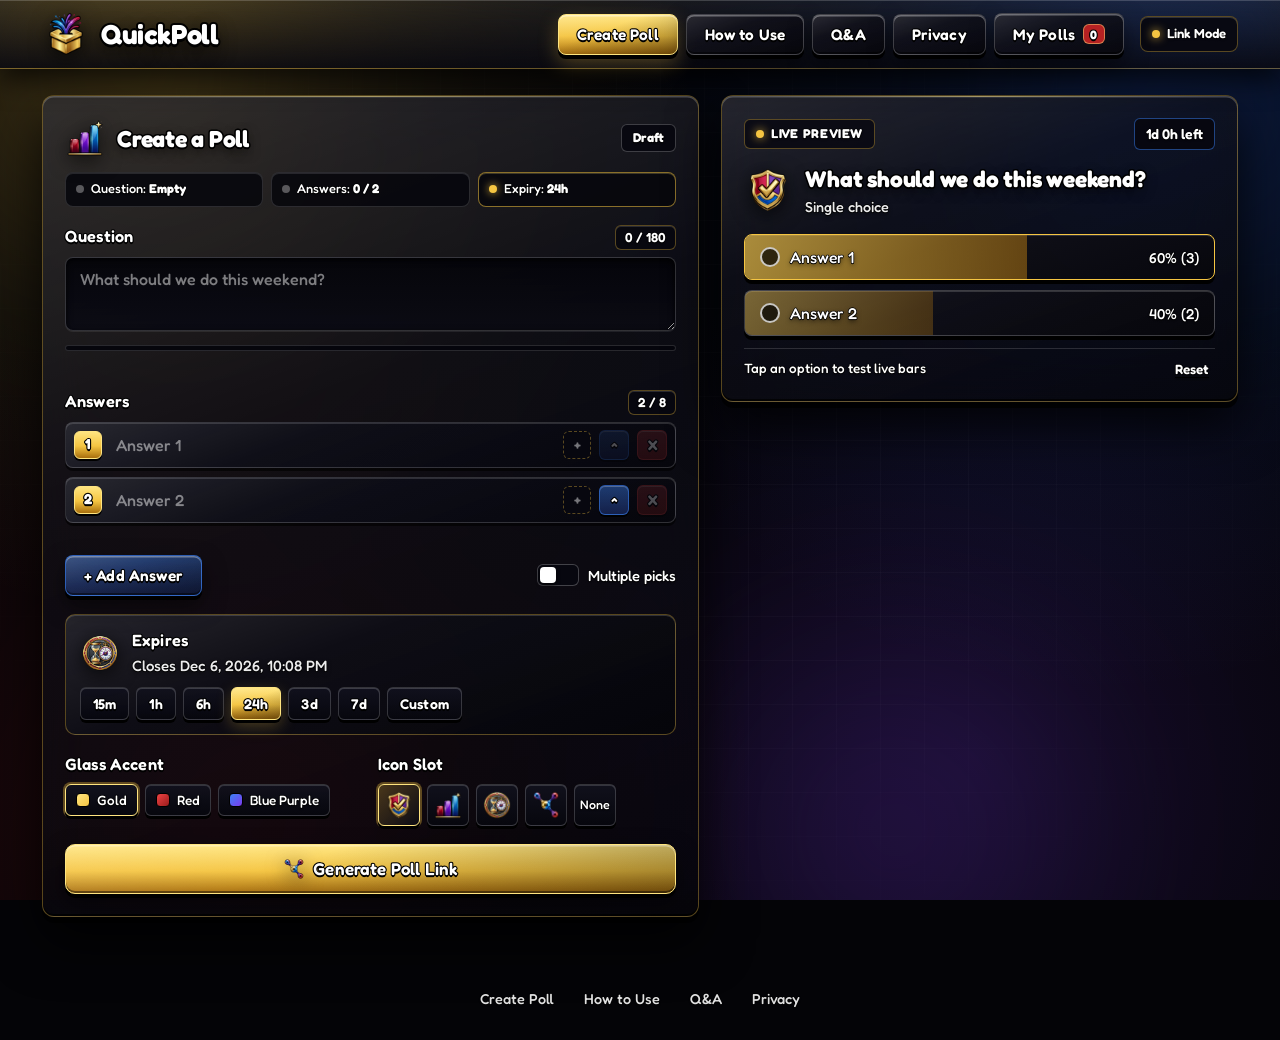
==== embed.html @ 941e4149 "Add mobile/tablet 3D glass hamburger drawer, smoked gold-obsidian 3D glassmorphism, and full live st" ====
<!DOCTYPE html>
<html lang="en">
<head>
  <meta charset="UTF-8" />
  <meta name="viewport" content="width=device-width, initial-scale=1.0" />
  <title>QuickPoll</title>
  <meta name="description" content="Create polls with custom expiration timers and shareable links." />
  <script async src="https://pagead2.googlesyndication.com/pagead/js/adsbygoogle.js?client=ca-pub-7516098019742511"
     crossorigin="anonymous"></script>
  <link rel="preconnect" href="https://fonts.googleapis.com" />
  <link rel="preconnect" href="https://fonts.gstatic.com" crossorigin />
  <link href="https://fonts.googleapis.com/css2?family=Fredoka:wght@400;500;600;700&display=swap" rel="stylesheet" />
  <link rel="icon" type="image/png" href="[data-uri]" />
  <style>
/* ==========================================================================
   QuickPoll — Gold & Smoked Obsidian 3D Glassmorphism
   Typography: Fredoka | Main Text: #FFFFFF | Medium Bold Black Stroke
   ========================================================================== */

:root {
  --bg-black: #040407;
  --bg-obsidian: #090910;
  --glass-surface: rgba(11, 11, 18, 0.72);
  --glass-surface-deep: rgba(6, 6, 11, 0.88);
  --glass-rim: rgba(245, 197, 66, 0.34);
  --glass-specular: rgba(255, 255, 255, 0.24);

  --gold-light: #ffe580;
  --gold: #f5c542;
  --gold-deep: #9c670d;

  --blue-bright: #3b82f6;
  --blue: #1d4ed8;

  --purple-bright: #a855f7;
  --purple: #7c3aed;

  --red-bright: #ef4444;
  --red: #dc2626;

  --text-main: #ffffff;

  /* Controlled, non-excessive gradients */
  --grad-glass-top: linear-gradient(160deg, rgba(255, 255, 255, 0.12) 0%, rgba(255, 255, 255, 0.02) 38%, rgba(0, 0, 0, 0.36) 100%);
  --grad-gold: linear-gradient(180deg, #ffe580 0%, #f5c542 54%, #a86f0e 100%);
  --grad-blue: linear-gradient(180deg, rgba(59, 130, 246, 0.42) 0%, rgba(23, 37, 84, 0.85) 100%);
  --grad-purple: linear-gradient(180deg, rgba(168, 85, 247, 0.42) 0%, rgba(59, 7, 100, 0.85) 100%);
  --grad-red: linear-gradient(180deg, rgba(239, 68, 68, 0.48) 0%, rgba(127, 29, 29, 0.88) 100%);
  --grad-bar: linear-gradient(90deg, rgba(245, 197, 66, 0.88) 0%, rgba(180, 120, 18, 0.72) 100%);

  --radius-xl: 12px;
  --radius-lg: 10px;
  --radius-md: 8px;
  --radius-sm: 6px;

  --shadow-3d-glass:
    0 24px 52px rgba(0, 0, 0, 0.86),
    0 6px 0 rgba(0, 0, 0, 0.75),
    inset 0 1.5px 0 var(--glass-specular),
    inset 0 -2px 0 rgba(0, 0, 0, 0.7);

  --transition-fast: 180ms cubic-bezier(0.22, 1, 0.36, 1);
  --transition-juicy: 320ms cubic-bezier(0.34, 1.56, 0.64, 1);
}

/* Subtle Accent Modes */
body.theme-crimson-gold {
  --glass-rim: rgba(239, 68, 68, 0.45);
  --grad-bar: linear-gradient(90deg, rgba(239, 68, 68, 0.85) 0%, rgba(245, 197, 66, 0.82) 100%);
}

body.theme-cobalt-purple {
  --glass-rim: rgba(59, 130, 246, 0.45);
  --grad-bar: linear-gradient(90deg, rgba(59, 130, 246, 0.85) 0%, rgba(124, 58, 237, 0.85) 100%);
}

*,
*::before,
*::after {
  box-sizing: border-box;
}

button,
input,
textarea,
select {
  appearance: none;
  -webkit-appearance: none;
  font-family: 'Fredoka', system-ui, -apple-system, BlinkMacSystemFont, sans-serif;
  color: #ffffff;
  background-color: transparent;
}

html,
body {
  margin: 0;
  padding: 0;
  min-height: 100%;
  background-color: var(--bg-black);
  color: var(--text-main);
  font-family: 'Fredoka', system-ui, -apple-system, BlinkMacSystemFont, sans-serif;
  font-weight: 500;
  line-height: 1.45;
  overflow-x: hidden;
  -webkit-font-smoothing: antialiased;
}

/* ==========================================================================
   Fredoka Typography — White Text + Medium Bold Black Stroke
   ========================================================================== */

.stroke-display {
  color: #ffffff;
  font-weight: 700;
  letter-spacing: -0.015em;
  paint-order: stroke fill;
  -webkit-text-stroke: 4px #000000;
  text-shadow: 0 3px 0 #000000, 0 6px 18px rgba(0, 0, 0, 0.78);
}

.stroke-heading {
  color: #ffffff;
  font-weight: 700;
  letter-spacing: -0.01em;
  paint-order: stroke fill;
  -webkit-text-stroke: 3px #000000;
  text-shadow: 0 2px 0 #000000, 0 4px 12px rgba(0, 0, 0, 0.65);
}

.stroke-label,
.stroke-btn {
  color: #ffffff;
  font-weight: 600;
  letter-spacing: 0.01em;
  paint-order: stroke fill;
  -webkit-text-stroke: 2.2px #000000;
  text-shadow: 0 1.5px 0 #000000;
}

.stroke-body {
  color: #ffffff;
  font-weight: 500;
  paint-order: stroke fill;
  -webkit-text-stroke: 1.4px #000000;
  text-shadow: 0 1px 0 #000000, 0 2px 5px rgba(0, 0, 0, 0.72);
}

.stroke-subtle {
  color: #ffffff;
  font-weight: 500;
  paint-order: stroke fill;
  -webkit-text-stroke: 1.2px #000000;
  text-shadow: 0 1px 2px #000000;
}

/* ==========================================================================
   Restrained Obsidian Backdrop (Lets 3D Glass Shine)
   ========================================================================== */

.bg-aurora {
  position: fixed;
  inset: 0;
  z-index: 0;
  overflow: hidden;
  pointer-events: none;
  background:
    radial-gradient(circle at 14% 12%, rgba(245, 197, 66, 0.14), transparent 38%),
    radial-gradient(circle at 86% 18%, rgba(37, 99, 235, 0.14), transparent 40%),
    radial-gradient(circle at 76% 84%, rgba(124, 58, 237, 0.14), transparent 42%),
    radial-gradient(circle at 18% 88%, rgba(220, 38, 38, 0.12), transparent 40%),
    #040407;
}

.aurora-orb {
  position: absolute;
  border-radius: 999px;
  filter: blur(110px);
  opacity: 0.28;
  animation: orbFloat 18s ease-in-out infinite alternate;
}

.orb-gold {
  width: 420px;
  height: 420px;
  top: -140px;
  left: -80px;
  background: radial-gradient(circle, #f5c542 0%, transparent 72%);
}

.orb-blue {
  width: 420px;
  height: 420px;
  top: -100px;
  right: -120px;
  background: radial-gradient(circle, #2563eb 0%, transparent 72%);
  animation-delay: -5s;
}

.orb-purple {
  width: 460px;
  height: 460px;
  bottom: -160px;
  right: 12%;
  background: radial-gradient(circle, #7c3aed 0%, transparent 72%);
  animation-delay: -9s;
}

.orb-red {
  width: 400px;
  height: 400px;
  bottom: -140px;
  left: 6%;
  background: radial-gradient(circle, #dc2626 0%, transparent 72%);
  animation-delay: -13s;
}

.bg-grid {
  position: absolute;
  inset: 0;
  background-image:
    linear-gradient(rgba(255, 255, 255, 0.025) 1px, transparent 1px),
    linear-gradient(90deg, rgba(255, 255, 255, 0.025) 1px, transparent 1px);
  background-size: 44px 44px;
  mask-image: radial-gradient(ellipse at center, black 36%, transparent 90%);
}

@keyframes orbFloat {
  0% { transform: translate3d(0, 0, 0) scale(1); }
  100% { transform: translate3d(26px, 20px, 0) scale(1.06); }
}

/* ==========================================================================
   3D Smoked Glass Header & Mobile/Tablet Hamburger Menu
   ========================================================================== */

.site-header {
  position: sticky;
  top: 0;
  z-index: 40;
  backdrop-filter: blur(26px) saturate(140%);
  -webkit-backdrop-filter: blur(26px) saturate(140%);
  background:
    linear-gradient(180deg, rgba(255, 255, 255, 0.08) 0%, rgba(10, 10, 18, 0.86) 100%);
  border-bottom: 1.5px solid var(--glass-rim);
  box-shadow:
    0 10px 28px rgba(0, 0, 0, 0.72),
    inset 0 1px 0 rgba(255, 255, 255, 0.18);
}

.header-inner {
  max-width: 1240px;
  margin: 0 auto;
  padding: 10px 22px;
  display: flex;
  align-items: center;
  justify-content: space-between;
  gap: 14px;
}

.brand-lockup {
  display: inline-flex;
  align-items: center;
  gap: 11px;
  text-decoration: none;
  transition: transform var(--transition-juicy);
}

.brand-lockup:hover {
  transform: scale(1.03);
}

.brand-title {
  font-size: 1.72rem;
  line-height: 1;
}

.header-actions {
  display: flex;
  align-items: center;
  gap: 8px;
}

.mobile-header-controls {
  display: none;
  align-items: center;
  gap: 10px;
}

/* 3D Glass Hamburger Button */
.hamburger-btn {
  width: 44px;
  height: 42px;
  padding: 9px;
  border-radius: var(--radius-md);
  border: 1.5px solid var(--glass-rim);
  background:
    var(--grad-glass-top),
    rgba(12, 12, 22, 0.88);
  box-shadow:
    0 4px 0 #000000,
    inset 0 1.5px 0 rgba(255, 255, 255, 0.25);
  display: inline-flex;
  flex-direction: column;
  justify-content: space-between;
  align-items: stretch;
  cursor: pointer;
  transition: transform var(--transition-juicy), border-color var(--transition-fast);
}

.hamburger-btn:hover {
  border-color: var(--gold-light);
  transform: translateY(-1px);
}

.hamburger-btn:active {
  transform: translateY(2px);
}

.ham-line {
  display: block;
  height: 3px;
  border-radius: 2px;
  background: #ffffff;
  box-shadow: 0 1px 0 #000000;
  transition: transform 240ms cubic-bezier(0.34, 1.56, 0.64, 1), opacity 180ms ease;
}

.hamburger-btn.is-open .ham-line:nth-child(1) {
  transform: translateY(9px) rotate(45deg);
}

.hamburger-btn.is-open .ham-line:nth-child(2) {
  opacity: 0;
  transform: scaleX(0);
}

.hamburger-btn.is-open .ham-line:nth-child(3) {
  transform: translateY(-9px) rotate(-45deg);
}

/* 3D Smoked Glass Slide-out Drawer */
.drawer-backdrop {
  position: fixed;
  inset: 0;
  z-index: 55;
  background: rgba(0, 0, 0, 0.65);
  backdrop-filter: blur(6px);
  -webkit-backdrop-filter: blur(6px);
}

.mobile-drawer {
  position: fixed;
  top: 12px;
  right: 12px;
  width: min(300px, calc(100vw - 24px));
  z-index: 60;
  padding: 18px;
  border-radius: var(--radius-xl);
  border: 1.5px solid var(--glass-rim);
  background:
    var(--grad-glass-top),
    rgba(10, 10, 18, 0.92);
  backdrop-filter: blur(28px) saturate(150%);
  -webkit-backdrop-filter: blur(28px) saturate(150%);
  box-shadow: var(--shadow-3d-glass);
  transform: translateX(calc(100% + 24px));
  opacity: 0;
  pointer-events: none;
  transition: transform 280ms cubic-bezier(0.34, 1.56, 0.64, 1), opacity 220ms ease;
}

.mobile-drawer.open {
  transform: translateX(0);
  opacity: 1;
  pointer-events: auto;
}

.drawer-head {
  display: flex;
  align-items: center;
  justify-content: space-between;
  margin-bottom: 14px;
  padding-bottom: 10px;
  border-bottom: 1px solid rgba(245, 197, 66, 0.24);
}

.drawer-title {
  font-size: 1.25rem;
}

.drawer-links {
  display: flex;
  flex-direction: column;
  gap: 9px;
}

.drawer-nav-btn {
  width: 100%;
  justify-content: space-between;
}

.btn-nav {
  background:
    var(--grad-glass-top),
    rgba(12, 12, 22, 0.85);
  border: 1.5px solid rgba(255, 255, 255, 0.18);
  padding: 8px 14px;
  font-size: 0.94rem;
  border-radius: var(--radius-md);
  box-shadow:
    0 3px 0 #000000,
    inset 0 1px 0 rgba(255, 255, 255, 0.22);
}

.btn-nav.active {
  background:
    var(--grad-glass-top),
    var(--grad-gold);
  border-color: var(--gold-light);
  box-shadow:
    0 4px 0 #000000,
    0 8px 20px rgba(245, 197, 66, 0.3),
    inset 0 1.5px 0 rgba(255, 255, 255, 0.45);
}

.status-pill {
  display: inline-flex;
  align-items: center;
  gap: 7px;
  padding: 7px 11px;
  border-radius: var(--radius-md);
  background: rgba(8, 8, 16, 0.9);
  border: 1.5px solid var(--glass-rim);
  box-shadow: inset 0 1px 0 rgba(255, 255, 255, 0.16);
  font-size: 0.82rem;
  font-weight: 600;
}

.pulse-dot {
  width: 8px;
  height: 8px;
  border-radius: 50%;
  background: var(--gold);
  box-shadow: 0 0 10px rgba(245, 197, 66, 0.9);
  animation: pulseDot 1.6s ease-in-out infinite;
  flex-shrink: 0;
}

@keyframes pulseDot {
  0%, 100% { transform: scale(1); opacity: 1; }
  50% { transform: scale(1.35); opacity: 0.65; }
}

/* ==========================================================================
   Custom Transparent Icon Slots
   ========================================================================== */

.icon-slot {
  position: relative;
  display: inline-flex;
  align-items: center;
  justify-content: center;
  flex-shrink: 0;
  background: transparent;
}

.icon-slot .slot-img {
  width: 100%;
  height: 100%;
  object-fit: contain;
  display: block;
  filter: drop-shadow(0 4px 10px rgba(0, 0, 0, 0.72));
  transition: transform var(--transition-juicy);
}

.icon-slot:hover .slot-img {
  transform: scale(1.08) rotate(-3deg);
}

.icon-slot-logo { width: 48px; height: 48px; }
.icon-slot-xl { width: 60px; height: 60px; }
.icon-slot-lg { width: 48px; height: 48px; }
.icon-slot-md { width: 40px; height: 40px; }
.icon-slot-sm { width: 22px; height: 22px; }

.icon-slot-option {
  width: 28px;
  height: 28px;
  border-radius: var(--radius-sm);
  border: 1px dashed rgba(245, 197, 66, 0.35);
  background: rgba(8, 8, 16, 0.85);
}

.icon-slot-option:empty::after {
  content: '+';
  font-size: 0.85rem;
  font-weight: 600;
  color: rgba(255, 255, 255, 0.45);
}

.icon-slot-optional:empty {
  width: 36px;
  height: 36px;
  border-radius: var(--radius-sm);
  border: 1px dashed rgba(245, 197, 66, 0.35);
  background: rgba(8, 8, 16, 0.85);
}

.icon-slot.hidden-slot {
  display: none;
}

/* ==========================================================================
   3D Tactile Glass Buttons
   ========================================================================== */

.btn {
  position: relative;
  overflow: hidden;
  display: inline-flex;
  align-items: center;
  justify-content: center;
  gap: 8px;
  padding: 10px 18px;
  border-radius: var(--radius-md);
  border: 1.5px solid rgba(255, 255, 255, 0.22);
  font-family: inherit;
  font-size: 0.96rem;
  font-weight: 600;
  cursor: pointer;
  box-shadow:
    0 4px 0 #000000,
    0 10px 22px rgba(0, 0, 0, 0.52),
    inset 0 1.5px 0 rgba(255, 255, 255, 0.34),
    inset 0 -2px 0 rgba(0, 0, 0, 0.45);
  transition:
    transform var(--transition-juicy),
    box-shadow var(--transition-fast),
    border-color var(--transition-fast),
    filter var(--transition-fast);
  user-select: none;
  text-decoration: none;
}

.btn::before {
  content: '';
  position: absolute;
  top: 0;
  left: -115%;
  width: 58%;
  height: 100%;
  background: linear-gradient(120deg, transparent, rgba(255, 255, 255, 0.26), transparent);
  transform: skewX(-20deg);
  transition: left 480ms ease;
  pointer-events: none;
}

.btn:hover::before {
  left: 145%;
}

.btn:hover {
  transform: translateY(-2px);
  filter: brightness(1.07);
  box-shadow:
    0 6px 0 #000000,
    0 14px 26px rgba(245, 197, 66, 0.24),
    inset 0 1.5px 0 rgba(255, 255, 255, 0.44);
}

.btn:active {
  transform: translateY(2px);
  box-shadow:
    0 1px 0 #000000,
    0 4px 10px rgba(0, 0, 0, 0.6),
    inset 0 1px 0 rgba(255, 255, 255, 0.22);
}

.btn-sm {
  padding: 6px 12px;
  font-size: 0.85rem;
}

.btn-lg {
  padding: 13px 22px;
  font-size: 1.06rem;
  border-radius: var(--radius-lg);
}

.btn-gold {
  background: var(--grad-glass-top), var(--grad-gold);
  border-color: var(--gold-light);
}

.btn-glass-blue {
  background: var(--grad-glass-top), var(--grad-blue);
  border-color: rgba(59, 130, 246, 0.65);
}

.btn-glass-purple {
  background: var(--grad-glass-top), var(--grad-purple);
  border-color: rgba(168, 85, 247, 0.65);
}

.btn-dark {
  background:
    var(--grad-glass-top),
    linear-gradient(180deg, rgba(20, 20, 34, 0.92), rgba(8, 8, 16, 0.96));
  border-color: rgba(245, 197, 66, 0.34);
}

.count-pill {
  display: inline-flex;
  align-items: center;
  justify-content: center;
  min-width: 22px;
  height: 20px;
  padding: 0 6px;
  border-radius: var(--radius-sm);
  background: rgba(220, 38, 38, 0.82);
  border: 1px solid rgba(255, 229, 128, 0.48);
  font-size: 0.76rem;
  font-weight: 700;
}

/* ==========================================================================
   Shell, Views & 3D Smoked Glass Panels
   ========================================================================== */

.app-shell {
  position: relative;
  z-index: 10;
  max-width: 1240px;
  margin: 0 auto;
  padding: 26px 22px 56px;
}

.view-section {
  display: none;
}

.view-section.active {
  display: block;
  animation: pageSpringIn 360ms cubic-bezier(0.34, 1.56, 0.64, 1);
}

@keyframes pageSpringIn {
  0% { opacity: 0; transform: translateY(12px) scale(0.985); }
  100% { opacity: 1; transform: translateY(0) scale(1); }
}

.juicy-pop {
  animation: juicyPop 320ms cubic-bezier(0.34, 1.56, 0.64, 1);
}

@keyframes juicyPop {
  0% { transform: scale(0.985); }
  50% { transform: scale(1.015); }
  100% { transform: scale(1); }
}

.workspace-grid {
  display: grid;
  grid-template-columns: minmax(0, 1.12fr) minmax(0, 0.88fr);
  gap: 22px;
  align-items: start;
}

/* 3D Smoked Glass Card */
.glass-card {
  position: relative;
  border-radius: var(--radius-xl);
  padding: 22px;
  background:
    var(--grad-glass-top),
    var(--glass-surface);
  border: 1.5px solid var(--glass-rim);
  box-shadow: var(--shadow-3d-glass);
  backdrop-filter: blur(26px) saturate(140%);
  -webkit-backdrop-filter: blur(26px) saturate(140%);
}

.glass-card::after {
  content: '';
  position: absolute;
  inset: 0 12px auto 12px;
  height: 1px;
  background: linear-gradient(90deg, transparent, rgba(255, 229, 128, 0.55), transparent);
  pointer-events: none;
}

.card-header-row {
  display: flex;
  align-items: center;
  gap: 12px;
  margin-bottom: 14px;
}

.card-header-row.compact {
  margin-bottom: 10px;
}

.header-title-block {
  flex: 1;
}

.card-title {
  margin: 0;
  font-size: 1.45rem;
  line-height: 1.15;
}

.card-desc {
  margin: 3px 0 0;
  font-size: 0.94rem;
  opacity: 0.92;
}

.page-narrow {
  max-width: 880px;
  margin: 0 auto;
  display: flex;
  flex-direction: column;
  gap: 18px;
}

.page-banner {
  display: flex;
  align-items: center;
  gap: 16px;
  flex-wrap: wrap;
}

.page-title {
  margin: 0;
  font-size: clamp(1.7rem, 3vw, 2.3rem);
  line-height: 1.1;
}

.page-cta-row {
  display: flex;
  justify-content: center;
  margin-top: 4px;
}

/* ==========================================================================
   Live Status & Readiness Strip
   ========================================================================== */

.readiness-chip {
  padding: 4px 11px;
  border-radius: var(--radius-sm);
  background: rgba(8, 8, 16, 0.92);
  border: 1.5px solid rgba(255, 255, 255, 0.22);
  font-size: 0.8rem;
  font-weight: 700;
  transition: all var(--transition-juicy);
}

.readiness-chip.is-ready {
  background: var(--grad-gold);
  border-color: var(--gold-light);
  box-shadow: 0 2px 0 #000000, 0 0 16px rgba(245, 197, 66, 0.35);
}

.live-status-strip {
  display: grid;
  grid-template-columns: repeat(3, minmax(0, 1fr));
  gap: 8px;
  margin-bottom: 18px;
}

.mini-status-chip {
  display: flex;
  align-items: center;
  gap: 7px;
  padding: 7px 10px;
  border-radius: var(--radius-md);
  background: rgba(7, 7, 13, 0.88);
  border: 1.5px solid rgba(255, 255, 255, 0.14);
  box-shadow: inset 0 1px 0 rgba(255, 255, 255, 0.12);
  font-size: 0.8rem;
  transition: border-color var(--transition-fast), box-shadow var(--transition-fast);
  min-width: 0;
}

.mini-status-chip span {
  white-space: nowrap;
  overflow: hidden;
  text-overflow: ellipsis;
}

.mini-dot {
  width: 8px;
  height: 8px;
  border-radius: 50%;
  background: rgba(255, 255, 255, 0.32);
  flex-shrink: 0;
  transition: background var(--transition-fast), box-shadow var(--transition-fast);
}

.mini-status-chip.is-ready {
  border-color: rgba(245, 197, 66, 0.55);
  box-shadow: inset 0 1px 0 rgba(255, 229, 128, 0.22);
}

.mini-status-chip.is-ready .mini-dot {
  background: var(--gold);
  box-shadow: 0 0 8px rgba(245, 197, 66, 0.9);
}

.mini-status-chip.is-warn {
  border-color: rgba(239, 68, 68, 0.72);
}

.mini-status-chip.is-warn .mini-dot {
  background: var(--red-bright);
  box-shadow: 0 0 8px rgba(239, 68, 68, 0.9);
}

/* ==========================================================================
   Form Inputs & Live Feedback
   ========================================================================== */

.field-group {
  margin-bottom: 18px;
}

.label-row {
  display: flex;
  align-items: center;
  justify-content: space-between;
  gap: 10px;
  margin-bottom: 7px;
}

.field-label {
  font-size: 1.02rem;
}

.live-counter {
  font-size: 0.82rem;
  font-weight: 600;
  padding: 2px 9px;
  border-radius: var(--radius-sm);
  background: rgba(8, 8, 16, 0.92);
  border: 1.5px solid var(--glass-rim);
  box-shadow: inset 0 1px 0 rgba(255, 255, 255, 0.14);
}

.live-counter.warn {
  border-color: var(--red-bright);
  background: rgba(127, 29, 29, 0.85);
}

.field-input {
  width: 100%;
  padding: 11px 14px;
  border-radius: var(--radius-md);
  border: 1.5px solid rgba(255, 255, 255, 0.18);
  background: linear-gradient(180deg, rgba(5, 5, 10, 0.95), rgba(11, 11, 20, 0.9));
  box-shadow:
    inset 0 2px 6px rgba(0, 0, 0, 0.8),
    0 1px 0 rgba(255, 255, 255, 0.08);
  font-family: inherit;
  font-size: 1rem;
  font-weight: 500;
  transition: border-color var(--transition-fast), box-shadow var(--transition-fast);
}

.field-input.stroke-body {
  -webkit-text-stroke: 0.9px #000000;
  text-shadow: 0 1px 2px #000000;
}

.field-input::placeholder {
  color: rgba(255, 255, 255, 0.48);
  -webkit-text-stroke: 0;
  text-shadow: none;
}

.field-input:focus {
  outline: none;
  border-color: var(--gold);
  box-shadow:
    inset 0 2px 6px rgba(0, 0, 0, 0.8),
    0 0 0 3px rgba(245, 197, 66, 0.24);
}

.field-input.is-invalid {
  border-color: var(--red-bright);
  box-shadow: 0 0 0 3px rgba(239, 68, 68, 0.3);
  animation: shakeInvalid 340ms ease;
}

@keyframes shakeInvalid {
  0%, 100% { transform: translateX(0); }
  25% { transform: translateX(-5px); }
  75% { transform: translateX(5px); }
}

.field-textarea {
  resize: vertical;
  min-height: 74px;
}

.live-meter-track {
  margin-top: 8px;
  width: 100%;
  height: 6px;
  border-radius: var(--radius-sm);
  background: rgba(6, 6, 12, 0.94);
  border: 1px solid rgba(255, 255, 255, 0.14);
  overflow: hidden;
}

.live-meter-fill {
  width: 0%;
  height: 100%;
  background: var(--grad-bar);
  transition: width 320ms cubic-bezier(0.34, 1.56, 0.64, 1);
}

.field-feedback {
  margin-top: 5px;
  font-size: 0.84rem;
  min-height: 16px;
}

/* Answer Option Rows */
.options-builder-list {
  display: flex;
  flex-direction: column;
  gap: 9px;
  margin-bottom: 8px;
}

.option-row {
  display: flex;
  align-items: center;
  gap: 8px;
  padding: 6px 8px;
  border-radius: var(--radius-md);
  background:
    var(--grad-glass-top),
    rgba(11, 11, 20, 0.9);
  border: 1.5px solid rgba(255, 255, 255, 0.16);
  box-shadow:
    0 3px 0 rgba(0, 0, 0, 0.6),
    inset 0 1px 0 rgba(255, 255, 255, 0.14);
  transition: border-color var(--transition-fast), transform var(--transition-juicy);
  animation: optionSlideIn 260ms cubic-bezier(0.34, 1.56, 0.64, 1) backwards;
}

.option-row:focus-within {
  border-color: var(--gold);
  transform: translateX(2px);
}

@keyframes optionSlideIn {
  from { opacity: 0; transform: translateY(8px) scale(0.96); }
  to { opacity: 1; transform: translateY(0) scale(1); }
}

.option-badge {
  width: 28px;
  height: 28px;
  border-radius: var(--radius-sm);
  display: inline-flex;
  align-items: center;
  justify-content: center;
  font-weight: 700;
  font-size: 0.9rem;
  flex-shrink: 0;
  background: var(--grad-gold);
  border: 1px solid var(--gold-light);
  box-shadow: 0 2px 0 #000000;
}

.option-input {
  flex: 1;
  border: none;
  background: transparent;
  box-shadow: none;
  padding: 6px;
}

.option-input:focus {
  box-shadow: none;
}

.reorder-btn,
.remove-option-btn {
  width: 30px;
  height: 30px;
  border-radius: var(--radius-sm);
  font-family: inherit;
  font-size: 0.86rem;
  font-weight: 700;
  cursor: pointer;
  flex-shrink: 0;
  box-shadow: 0 2px 0 #000000, inset 0 1px 0 rgba(255, 255, 255, 0.24);
  transition: transform var(--transition-juicy), opacity var(--transition-fast);
}

.reorder-btn {
  border: 1px solid rgba(59, 130, 246, 0.55);
  background: var(--grad-blue);
}

.remove-option-btn {
  border: 1px solid rgba(239, 68, 68, 0.55);
  background: var(--grad-red);
}

.reorder-btn:hover:not(:disabled),
.remove-option-btn:hover:not(:disabled) {
  transform: scale(1.08);
}

.reorder-btn:disabled,
.remove-option-btn:disabled {
  opacity: 0.28;
  cursor: not-allowed;
}

.option-actions-row {
  display: flex;
  align-items: center;
  justify-content: space-between;
  gap: 12px;
  flex-wrap: wrap;
  margin-top: 8px;
}

/* Custom Toggle Switch */
.toggle-chip {
  display: inline-flex;
  align-items: center;
  gap: 9px;
  cursor: pointer;
  font-size: 0.92rem;
  user-select: none;
}

.toggle-chip input {
  position: absolute;
  opacity: 0;
  pointer-events: none;
}

.toggle-track {
  width: 42px;
  height: 22px;
  border-radius: var(--radius-sm);
  padding: 2px;
  background: rgba(8, 8, 16, 0.94);
  border: 1.5px solid rgba(255, 255, 255, 0.24);
  display: inline-flex;
  align-items: center;
  transition: background var(--transition-fast);
}

.toggle-thumb {
  width: 16px;
  height: 16px;
  border-radius: 4px;
  background: #ffffff;
  box-shadow: 0 2px 4px rgba(0, 0, 0, 0.7);
  transition: transform var(--transition-juicy);
}

.toggle-chip input:checked + .toggle-track {
  background: var(--grad-gold);
  border-color: var(--gold-light);
}

.toggle-chip input:checked + .toggle-track .toggle-thumb {
  transform: translateX(20px);
}

/* Expiry Panel */
.expiry-panel {
  padding: 14px;
  border-radius: var(--radius-lg);
  background:
    var(--grad-glass-top),
    rgba(9, 9, 18, 0.82);
  border: 1.5px solid var(--glass-rim);
  box-shadow: inset 0 1px 0 rgba(255, 255, 255, 0.16);
}

.preset-pills {
  display: flex;
  flex-wrap: wrap;
  gap: 7px;
}

.preset-pill {
  padding: 7px 12px;
  border-radius: var(--radius-sm);
  border: 1.5px solid rgba(255, 255, 255, 0.18);
  background: linear-gradient(180deg, rgba(18, 18, 30, 0.92), rgba(7, 7, 14, 0.96));
  box-shadow: 0 3px 0 #000000, inset 0 1px 0 rgba(255, 255, 255, 0.18);
  font-family: inherit;
  font-size: 0.88rem;
  font-weight: 600;
  cursor: pointer;
  transition: all var(--transition-juicy);
}

.preset-pill:hover {
  border-color: var(--gold);
  transform: translateY(-2px);
}

.preset-pill.active {
  background: var(--grad-glass-top), var(--grad-gold);
  border-color: var(--gold-light);
  box-shadow: 0 3px 0 #000000, 0 6px 16px rgba(245, 197, 66, 0.28);
}

.custom-date-wrap {
  margin-top: 10px;
}

.hidden {
  display: none !important;
}

/* Accent Swatches & Icon Picker */
.style-row {
  display: grid;
  grid-template-columns: 1fr 1fr;
  gap: 14px;
}

.style-col {
  display: flex;
  flex-direction: column;
  gap: 7px;
}

.theme-swatches,
.icon-picker-row {
  display: flex;
  flex-wrap: wrap;
  gap: 7px;
}

.swatch-btn {
  display: inline-flex;
  align-items: center;
  gap: 7px;
  padding: 7px 10px;
  border-radius: var(--radius-sm);
  border: 1.5px solid rgba(255, 255, 255, 0.18);
  background: linear-gradient(180deg, rgba(18, 18, 30, 0.92), rgba(7, 7, 14, 0.96));
  box-shadow: 0 3px 0 #000000, inset 0 1px 0 rgba(255, 255, 255, 0.15);
  font-family: inherit;
  font-size: 0.84rem;
  font-weight: 600;
  cursor: pointer;
  transition: all var(--transition-juicy);
}

.swatch-btn:hover {
  transform: translateY(-2px);
}

.swatch-btn.active {
  border-color: var(--gold-light);
  box-shadow: 0 3px 0 #000000, 0 0 0 2px rgba(245, 197, 66, 0.35);
}

.swatch-dot {
  width: 14px;
  height: 14px;
  border-radius: 4px;
  border: 1.5px solid #000000;
}

.swatch-gold { background: linear-gradient(135deg, #ffe580, #f5c542); }
.swatch-crimson { background: linear-gradient(135deg, #ef4444, #991b1b); }
.swatch-cobalt { background: linear-gradient(135deg, #3b82f6, #7c3aed); }

.icon-pick-btn {
  width: 42px;
  height: 42px;
  padding: 5px;
  border-radius: var(--radius-sm);
  border: 1.5px solid rgba(255, 255, 255, 0.18);
  background: linear-gradient(180deg, rgba(18, 18, 30, 0.92), rgba(7, 7, 14, 0.96));
  box-shadow: 0 3px 0 #000000, inset 0 1px 0 rgba(255, 255, 255, 0.15);
  display: inline-flex;
  align-items: center;
  justify-content: center;
  cursor: pointer;
  font-family: inherit;
  font-size: 0.78rem;
  font-weight: 600;
  transition: all var(--transition-juicy);
}

.icon-pick-btn:hover {
  transform: translateY(-2px);
}

.icon-pick-btn img {
  width: 100%;
  height: 100%;
  object-fit: contain;
}

.icon-pick-btn.active {
  border-color: var(--gold-light);
  background: linear-gradient(135deg, rgba(245, 197, 66, 0.25), rgba(12, 12, 22, 0.92));
  box-shadow: 0 3px 0 #000000, 0 0 0 2px rgba(245, 197, 66, 0.35);
}

.submit-row .btn {
  width: 100%;
}

/* ==========================================================================
   Live Preview & Active Poll Display
   ========================================================================== */

.preview-column {
  display: flex;
  flex-direction: column;
  gap: 16px;
  position: sticky;
  top: 84px;
}

.preview-top-bar,
.poll-status-banner {
  display: flex;
  align-items: center;
  justify-content: space-between;
  gap: 10px;
  margin-bottom: 16px;
  flex-wrap: wrap;
}

.live-badge {
  display: inline-flex;
  align-items: center;
  gap: 7px;
  padding: 5px 11px;
  border-radius: var(--radius-sm);
  background: rgba(10, 10, 20, 0.92);
  border: 1.5px solid var(--glass-rim);
  font-size: 0.8rem;
  font-weight: 700;
  letter-spacing: 0.05em;
  text-transform: uppercase;
}

.live-badge.expired {
  background: var(--grad-red);
  border-color: var(--red-bright);
}

.live-badge.expired .pulse-dot {
  animation: none;
  background: var(--red-bright);
}

.countdown-chip,
.countdown-box {
  display: inline-flex;
  align-items: center;
  gap: 7px;
  padding: 5px 11px;
  border-radius: var(--radius-sm);
  background: rgba(8, 8, 16, 0.92);
  border: 1.5px solid rgba(59, 130, 246, 0.5);
  font-size: 0.88rem;
  font-weight: 600;
  font-variant-numeric: tabular-nums;
}

.poll-display-head {
  display: flex;
  align-items: flex-start;
  gap: 13px;
  margin-bottom: 16px;
}

.poll-display-head.large {
  gap: 16px;
  margin-bottom: 22px;
}

.poll-question {
  margin: 0 0 4px;
  font-size: 1.42rem;
  line-height: 1.18;
  word-break: break-word;
}

.active-poll-title {
  margin: 0 0 6px;
  font-size: clamp(1.6rem, 3vw, 2.25rem);
  line-height: 1.12;
  word-break: break-word;
}

.poll-meta {
  margin: 0;
  font-size: 0.9rem;
  opacity: 0.92;
}

.preview-options-list,
.active-options-list {
  display: flex;
  flex-direction: column;
  gap: 10px;
}

.vote-option-btn {
  position: relative;
  width: 100%;
  text-align: left;
  padding: 12px 15px;
  border-radius: var(--radius-md);
  border: 1.5px solid rgba(255, 255, 255, 0.2);
  background:
    var(--grad-glass-top),
    rgba(11, 11, 20, 0.92);
  box-shadow: 0 4px 0 #000000, inset 0 1px 0 rgba(255, 255, 255, 0.16);
  font-family: inherit;
  font-size: 0.98rem;
  font-weight: 600;
  cursor: pointer;
  overflow: hidden;
  transition: transform var(--transition-juicy), border-color var(--transition-fast), box-shadow var(--transition-fast);
}

.vote-option-btn:hover:not(:disabled) {
  transform: translateY(-2px);
  border-color: var(--gold);
  box-shadow: 0 6px 0 #000000, 0 10px 20px rgba(245, 197, 66, 0.22);
}

.vote-option-btn:active:not(:disabled) {
  transform: translateY(2px);
  box-shadow: 0 1px 0 #000000;
}

.vote-option-btn.selected {
  border-color: var(--gold-light);
  box-shadow:
    0 4px 0 #000000,
    0 0 0 2px rgba(245, 197, 66, 0.42);
}

.vote-option-btn.leading {
  border-color: var(--gold);
}

.vote-option-btn:disabled {
  cursor: default;
}

.vote-bar-fill {
  position: absolute;
  inset: 0 auto 0 0;
  width: 0%;
  background: var(--grad-bar);
  opacity: 0.45;
  transition: width 540ms cubic-bezier(0.34, 1.56, 0.64, 1);
  pointer-events: none;
}

.vote-option-btn.selected .vote-bar-fill,
.vote-option-btn.leading .vote-bar-fill {
  opacity: 0.72;
}

.vote-option-inner {
  position: relative;
  z-index: 2;
  display: flex;
  align-items: center;
  justify-content: space-between;
  gap: 12px;
}

.vote-option-left {
  display: flex;
  align-items: center;
  gap: 10px;
  min-width: 0;
}

.vote-check-ring {
  width: 20px;
  height: 20px;
  border-radius: 50%;
  border: 2px solid rgba(255, 255, 255, 0.75);
  background: rgba(0, 0, 0, 0.72);
  display: inline-flex;
  align-items: center;
  justify-content: center;
  flex-shrink: 0;
  transition: all var(--transition-juicy);
}

.vote-option-btn.multi .vote-check-ring {
  border-radius: 5px;
}

.vote-option-btn.selected .vote-check-ring {
  border-color: var(--gold-light);
  background: var(--grad-gold);
}

.vote-option-btn.selected .vote-check-ring::after {
  content: '';
  width: 8px;
  height: 8px;
  border-radius: 50%;
  background: #000000;
}

.vote-option-btn.multi.selected .vote-check-ring::after {
  border-radius: 2px;
}

.vote-option-label {
  word-break: break-word;
}

.vote-option-stats {
  display: inline-flex;
  align-items: center;
  gap: 8px;
  flex-shrink: 0;
  font-size: 0.9rem;
  font-variant-numeric: tabular-nums;
}

.preview-footer-note {
  margin-top: 12px;
  padding-top: 10px;
  border-top: 1px solid rgba(255, 255, 255, 0.14);
  display: flex;
  align-items: center;
  justify-content: space-between;
  gap: 10px;
  font-size: 0.84rem;
}

.text-link-btn {
  background: none;
  border: none;
  font-family: inherit;
  font-size: 0.84rem;
  font-weight: 600;
  cursor: pointer;
  text-decoration: underline;
  text-underline-offset: 3px;
}

.share-card {
  animation: pageSpringIn 360ms cubic-bezier(0.34, 1.56, 0.64, 1);
}

.share-url-box {
  display: flex;
  gap: 8px;
  margin-bottom: 10px;
}

.url-input {
  font-size: 0.86rem;
}

.share-action-buttons {
  display: grid;
  grid-template-columns: 1fr 1fr;
  gap: 9px;
}

/* ==========================================================================
   How to Use, Q&A & Privacy Pages
   ========================================================================== */

.howto-steps-grid {
  display: grid;
  grid-template-columns: repeat(auto-fit, minmax(230px, 1fr));
  gap: 16px;
}

.howto-step-card {
  display: flex;
  flex-direction: column;
  gap: 10px;
}

.howto-step-head {
  display: flex;
  align-items: center;
  justify-content: space-between;
  gap: 10px;
}

.step-badge {
  display: inline-block;
  padding: 4px 10px;
  border-radius: var(--radius-sm);
  background: var(--grad-gold);
  border: 1.5px solid var(--gold-light);
  box-shadow: 0 2px 0 #000000;
  font-size: 0.8rem;
  font-weight: 700;
}

.faq-list {
  display: flex;
  flex-direction: column;
  gap: 10px;
}

.faq-item {
  border-radius: var(--radius-md);
  border: 1.5px solid rgba(255, 255, 255, 0.16);
  background:
    var(--grad-glass-top),
    rgba(10, 10, 18, 0.9);
  box-shadow: 0 4px 0 rgba(0, 0, 0, 0.65), inset 0 1px 0 rgba(255, 255, 255, 0.14);
  overflow: hidden;
  transition: border-color var(--transition-fast);
}

.faq-item.open {
  border-color: var(--gold);
}

.faq-trigger {
  width: 100%;
  display: flex;
  align-items: center;
  justify-content: space-between;
  gap: 14px;
  padding: 14px 16px;
  border: none;
  background: transparent;
  font-family: inherit;
  font-size: 1.04rem;
  font-weight: 600;
  text-align: left;
  cursor: pointer;
}

.faq-plus {
  font-size: 1.3rem;
  line-height: 1;
  transition: transform var(--transition-juicy);
}

.faq-item.open .faq-plus {
  transform: rotate(45deg);
}

.faq-body {
  display: grid;
  grid-template-rows: 0fr;
  transition: grid-template-rows 280ms cubic-bezier(0.22, 1, 0.36, 1);
}

.faq-item.open .faq-body {
  grid-template-rows: 1fr;
}

.faq-body > p {
  margin: 0;
  padding: 0 16px;
  overflow: hidden;
  opacity: 0;
  transition: opacity 220ms ease, padding 220ms ease;
}

.faq-item.open .faq-body > p {
  padding: 0 16px 15px;
  opacity: 0.96;
}

.policy-card {
  display: flex;
  flex-direction: column;
  gap: 18px;
}

.policy-section h2 {
  font-size: 1.2rem;
  margin-bottom: 6px;
}

.policy-section p {
  margin: 0 0 8px;
}

.policy-section p:last-child {
  margin-bottom: 0;
}

/* ==========================================================================
   Active Unique Poll Page View
   ========================================================================== */

.poll-page-wrap {
  max-width: 760px;
  margin: 8px auto 0;
}

.active-poll-card {
  padding: 26px;
}

.active-poll-actions {
  margin-top: 20px;
  display: flex;
  gap: 10px;
  flex-wrap: wrap;
}

.active-poll-actions .btn-lg {
  flex: 1;
  min-width: 200px;
}

.active-poll-footer {
  margin-top: 22px;
  padding-top: 16px;
  border-top: 1px solid rgba(255, 255, 255, 0.14);
  display: flex;
  align-items: center;
  justify-content: space-between;
  gap: 14px;
  flex-wrap: wrap;
}

.footer-stats {
  display: flex;
  flex-direction: column;
  gap: 2px;
}

.total-votes-label {
  font-size: 1.04rem;
  font-weight: 700;
}

.expiry-exact-date {
  font-size: 0.85rem;
  opacity: 0.9;
}

.footer-share-row {
  display: flex;
  gap: 9px;
  flex-wrap: wrap;
}

/* ==========================================================================
   Saved Polls View
   ========================================================================== */

.saved-header {
  display: flex;
  align-items: center;
  justify-content: space-between;
  gap: 14px;
  margin-bottom: 18px;
  flex-wrap: wrap;
}

.saved-polls-grid {
  display: grid;
  grid-template-columns: repeat(auto-fill, minmax(280px, 1fr));
  gap: 14px;
}

.saved-poll-item {
  display: flex;
  flex-direction: column;
  justify-content: space-between;
  gap: 12px;
  padding: 16px;
  border-radius: var(--radius-lg);
  background:
    var(--grad-glass-top),
    rgba(10, 10, 18, 0.92);
  border: 1.5px solid var(--glass-rim);
  box-shadow: 0 6px 0 rgba(0, 0, 0, 0.65), inset 0 1px 0 rgba(255, 255, 255, 0.16);
  transition: transform var(--transition-juicy), border-color var(--transition-fast);
}

.saved-poll-item:hover {
  transform: translateY(-2px);
  border-color: var(--gold-light);
}

.saved-item-top {
  display: flex;
  align-items: center;
  justify-content: space-between;
  gap: 10px;
}

.saved-item-question {
  margin: 0;
  font-size: 1.1rem;
  line-height: 1.25;
}

.saved-item-meta {
  margin: 0;
  font-size: 0.85rem;
  opacity: 0.9;
}

.saved-item-actions {
  display: flex;
  gap: 7px;
  flex-wrap: wrap;
}

.saved-item-actions .btn {
  padding: 7px 10px;
  font-size: 0.85rem;
  flex: 1;
}

.empty-saved-state {
  grid-column: 1 / -1;
  text-align: center;
  padding: 36px 18px;
  border-radius: var(--radius-lg);
  border: 1.5px dashed rgba(245, 197, 66, 0.35);
  background: rgba(8, 8, 16, 0.88);
}

/* ==========================================================================
   Toast & Footer
   ========================================================================== */

.toast-banner {
  position: fixed;
  bottom: 22px;
  left: 50%;
  transform: translate(-50%, 24px) scale(0.95);
  z-index: 90;
  padding: 10px 20px;
  border-radius: var(--radius-md);
  background: var(--grad-glass-top), var(--grad-gold);
  border: 2px solid var(--gold-light);
  box-shadow: 0 6px 0 #000000, 0 16px 36px rgba(0, 0, 0, 0.82);
  font-size: 0.96rem;
  font-weight: 600;
  opacity: 0;
  pointer-events: none;
  transition: opacity 220ms ease, transform 300ms cubic-bezier(0.34, 1.56, 0.64, 1);
}

.toast-banner.show {
  opacity: 1;
  transform: translate(-50%, 0) scale(1);
}

.site-footer {
  position: relative;
  z-index: 10;
  padding: 16px 22px 32px;
  display: flex;
  justify-content: center;
}

.footer-links {
  display: flex;
  align-items: center;
  gap: 18px;
  flex-wrap: wrap;
}

.footer-nav-link {
  border: none;
  background: none;
  font-size: 0.9rem;
  cursor: pointer;
  opacity: 0.88;
  transition: opacity var(--transition-fast);
}

.footer-nav-link:hover {
  opacity: 1;
  text-decoration: underline;
  text-underline-offset: 4px;
}

/* ==========================================================================
   Responsive Breakpoints (Mobile & Tablet Hamburger <= 900px)
   ========================================================================== */

@media (max-width: 960px) {
  .workspace-grid {
    grid-template-columns: 1fr;
  }

  .preview-column {
    position: static;
  }
}

@media (max-width: 900px) {
  .desktop-nav {
    display: none;
  }

  .mobile-header-controls {
    display: inline-flex;
  }
}

@media (max-width: 640px) {
  .header-inner {
    padding: 10px 14px;
  }

  .app-shell {
    padding: 18px 14px 44px;
  }

  .glass-card,
  .active-poll-card {
    padding: 16px;
  }

  .live-status-strip,
  .style-row,
  .share-action-buttons {
    grid-template-columns: 1fr;
  }

  .share-url-box {
    flex-direction: column;
  }
}

</style>
</head>
<body class="theme-sovereign">
  <!-- Subtle Smoked Glass Ambient Backdrop -->
  <div class="bg-aurora" aria-hidden="true">
    <div class="aurora-orb orb-gold"></div>
    <div class="aurora-orb orb-purple"></div>
    <div class="aurora-orb orb-blue"></div>
    <div class="aurora-orb orb-red"></div>
    <div class="bg-grid"></div>
  </div>

  <!-- 3D Glass Header -->
  <header class="site-header">
    <div class="header-inner">
      <a href="#create" id="brandHomeLink" class="brand-lockup" aria-label="QuickPoll Home">
        <!-- ICON SLOT: Brand Logo (transparent PNG) -->
        <span class="icon-slot icon-slot-logo" data-icon-slot="logo">
          <img src="[data-uri]" alt="QuickPoll Logo" class="slot-img" />
        </span>
        <span class="brand-title stroke-display">QuickPoll</span>
      </a>

      <!-- Desktop Navigation -->
      <nav class="header-actions desktop-nav" aria-label="Primary navigation">
        <button type="button" id="navCreateBtn" class="btn btn-nav stroke-btn active" data-page="create">
          Create Poll
        </button>
        <button type="button" id="navHowToBtn" class="btn btn-nav stroke-btn" data-page="how-to-use">
          How to Use
        </button>
        <button type="button" id="navQaBtn" class="btn btn-nav stroke-btn" data-page="qa">
          Q&amp;A
        </button>
        <button type="button" id="navPrivacyBtn" class="btn btn-nav stroke-btn" data-page="privacy">
          Privacy
        </button>
        <button type="button" id="navSavedBtn" class="btn btn-nav stroke-btn" data-page="saved">
          My Polls <span id="savedCountBadge" class="count-pill">0</span>
        </button>

        <!-- ICON SLOT: Header Custom Badge (leave or place your own custom icon inside) -->
        <span class="icon-slot icon-slot-optional" data-icon-slot="custom-header" title="Custom icon slot">
          <!-- Add your own <img> or <svg> icon here -->
        </span>

        <span id="syncModeBadge" class="status-pill stroke-subtle" title="Storage and sync mode">
          <span class="pulse-dot"></span>
          <span id="syncModeText">Ready</span>
        </span>
      </nav>

      <!-- Mobile & Tablet Controls -->
      <div class="mobile-header-controls">
        <span id="mobileSyncBadge" class="status-pill stroke-subtle" title="Storage and sync mode">
          <span class="pulse-dot"></span>
          <span id="mobileSyncText">Ready</span>
        </span>
        <button
          type="button"
          id="hamburgerBtn"
          class="hamburger-btn"
          aria-label="Open navigation menu"
          aria-expanded="false"
          aria-controls="mobileNavDrawer"
        >
          <span class="ham-line"></span>
          <span class="ham-line"></span>
          <span class="ham-line"></span>
        </button>
      </div>
    </div>
  </header>

  <!-- 3D Glass Mobile/Tablet Hamburger Drawer -->
  <div id="mobileNavBackdrop" class="drawer-backdrop hidden" aria-hidden="true"></div>
  <aside id="mobileNavDrawer" class="mobile-drawer" aria-label="Mobile navigation" aria-hidden="true">
    <div class="drawer-head">
      <span class="drawer-title stroke-heading">Pages</span>
      <button type="button" id="closeDrawerBtn" class="btn btn-dark btn-sm stroke-btn" aria-label="Close menu">
        Close
      </button>
    </div>
    <nav class="drawer-links">
      <button type="button" class="btn btn-nav drawer-nav-btn stroke-btn active" data-page="create">
        Create Poll
      </button>
      <button type="button" class="btn btn-nav drawer-nav-btn stroke-btn" data-page="how-to-use">
        How to Use
      </button>
      <button type="button" class="btn btn-nav drawer-nav-btn stroke-btn" data-page="qa">
        Q&amp;A
      </button>
      <button type="button" class="btn btn-nav drawer-nav-btn stroke-btn" data-page="privacy">
        Privacy
      </button>
      <button type="button" class="btn btn-nav drawer-nav-btn stroke-btn" data-page="saved">
        My Polls <span id="mobileSavedCountBadge" class="count-pill">0</span>
      </button>
    </nav>
  </aside>

  <!-- Live Feedback Toast -->
  <div id="toastBanner" class="toast-banner stroke-btn" role="status" aria-live="polite"></div>

  <!-- MAIN SINGLE-PAGE APPLICATION -->
  <main class="app-shell">

    <!-- ==================== VIEW 1: CREATE POLL STUDIO ==================== -->
    <section id="createView" class="view-section active" aria-labelledby="createHeading">
      <div class="workspace-grid">

        <!-- LEFT: POLL FORM -->
        <form id="pollForm" class="glass-card builder-card" novalidate>
          <div class="card-header-row">
            <!-- ICON SLOT: Create Poll Icon -->
            <div class="icon-slot icon-slot-md" data-icon-slot="question">
              <img src="[data-uri]" alt="Poll Icon" class="slot-img" />
            </div>
            <div class="header-title-block">
              <h1 id="createHeading" class="card-title stroke-heading">Create a Poll</h1>
            </div>
            <span id="overallReadinessBadge" class="readiness-chip stroke-subtle">Draft</span>
          </div>

          <!-- Compact Live Readiness Strip -->
          <div class="live-status-strip" aria-live="polite">
            <div id="statusChipQuestion" class="mini-status-chip">
              <span class="mini-dot"></span>
              <span class="stroke-subtle">Question: <strong id="statusTextQuestion">Empty</strong></span>
            </div>
            <div id="statusChipAnswers" class="mini-status-chip">
              <span class="mini-dot"></span>
              <span class="stroke-subtle">Answers: <strong id="statusTextAnswers">0 / 2</strong></span>
            </div>
            <div id="statusChipExpiry" class="mini-status-chip is-ready">
              <span class="mini-dot"></span>
              <span class="stroke-subtle">Expiry: <strong id="statusTextExpiry">24h</strong></span>
            </div>
          </div>

          <!-- Question -->
          <div class="field-group">
            <div class="label-row">
              <label for="questionInput" class="field-label stroke-label">Question</label>
              <span id="questionCharCount" class="live-counter stroke-subtle">0 / 180</span>
            </div>
            <textarea
              id="questionInput"
              class="field-input field-textarea stroke-body"
              rows="2"
              maxlength="180"
              placeholder="What should we do this weekend?"
              required
            ></textarea>
            <div class="live-meter-track">
              <div id="questionMeterFill" class="live-meter-fill"></div>
            </div>
            <div id="questionFeedback" class="field-feedback stroke-subtle"></div>
          </div>

          <!-- Answers -->
          <div class="field-group">
            <div class="label-row">
              <label class="field-label stroke-label">Answers</label>
              <span id="optionCountStatus" class="live-counter stroke-subtle">2 / 8</span>
            </div>

            <div id="optionsList" class="options-builder-list"></div>

            <div id="answersFeedback" class="field-feedback stroke-subtle"></div>

            <div class="option-actions-row">
              <button type="button" id="addOptionBtn" class="btn btn-glass-blue stroke-btn">
                + Add Answer
              </button>
              <label class="toggle-chip stroke-subtle">
                <input type="checkbox" id="multiChoiceToggle" />
                <span class="toggle-track"><span class="toggle-thumb"></span></span>
                <span>Multiple picks</span>
              </label>
            </div>
          </div>

          <!-- Expiry -->
          <div class="field-group expiry-panel">
            <div class="card-header-row compact">
              <!-- ICON SLOT: Expiry Timer Icon -->
              <div class="icon-slot icon-slot-md" data-icon-slot="expiry">
                <img src="[data-uri]" alt="Timer Icon" class="slot-img" />
              </div>
              <div>
                <label class="field-label stroke-label">Expires</label>
                <p id="expiryLiveSummary" class="card-desc stroke-body">In 24 hours</p>
              </div>
            </div>

            <div class="preset-pills" role="group" aria-label="Expiry presets">
              <button type="button" class="preset-pill stroke-btn" data-minutes="15">15m</button>
              <button type="button" class="preset-pill stroke-btn" data-minutes="60">1h</button>
              <button type="button" class="preset-pill stroke-btn" data-minutes="360">6h</button>
              <button type="button" class="preset-pill stroke-btn active" data-minutes="1440">24h</button>
              <button type="button" class="preset-pill stroke-btn" data-minutes="4320">3d</button>
              <button type="button" class="preset-pill stroke-btn" data-minutes="10080">7d</button>
              <button type="button" class="preset-pill stroke-btn" data-minutes="custom">Custom</button>
            </div>

            <div id="customDateWrap" class="custom-date-wrap hidden">
              <input type="datetime-local" id="customExpiryInput" class="field-input stroke-body" aria-label="Custom expiration date and time" />
            </div>
          </div>

          <!-- Accent & Icon Slot -->
          <div class="field-group style-row">
            <div class="style-col">
              <span class="field-label stroke-label">Glass Accent</span>
              <div class="theme-swatches" role="group" aria-label="Poll glass accent">
                <button type="button" class="swatch-btn active" data-theme="sovereign">
                  <span class="swatch-dot swatch-gold"></span>
                  <span class="stroke-subtle">Gold</span>
                </button>
                <button type="button" class="swatch-btn" data-theme="crimson-gold">
                  <span class="swatch-dot swatch-crimson"></span>
                  <span class="stroke-subtle">Red</span>
                </button>
                <button type="button" class="swatch-btn" data-theme="cobalt-purple">
                  <span class="swatch-dot swatch-cobalt"></span>
                  <span class="stroke-subtle">Blue Purple</span>
                </button>
              </div>
            </div>

            <div class="style-col">
              <span class="field-label stroke-label">Icon Slot</span>
              <div class="icon-picker-row" role="group" aria-label="Poll icon">
                <button type="button" class="icon-pick-btn active" data-icon="assets/icon-vote.png" title="Vote Shield">
                  <img src="[data-uri]" alt="Vote Shield" />
                </button>
                <button type="button" class="icon-pick-btn" data-icon="assets/icon-poll.png" title="Poll Bars">
                  <img src="[data-uri]" alt="Poll Bars" />
                </button>
                <button type="button" class="icon-pick-btn" data-icon="assets/icon-timer.png" title="Timer">
                  <img src="[data-uri]" alt="Timer" />
                </button>
                <button type="button" class="icon-pick-btn" data-icon="assets/icon-share.png" title="Share Pulse">
                  <img src="[data-uri]" alt="Share Pulse" />
                </button>
                <button type="button" class="icon-pick-btn icon-pick-empty" data-icon="" title="None">
                  <span class="stroke-subtle">None</span>
                </button>
              </div>
            </div>
          </div>

          <!-- Generate CTA -->
          <div class="submit-row">
            <button type="submit" id="generatePollBtn" class="btn btn-gold btn-lg stroke-btn">
              <!-- ICON SLOT: Share CTA Icon -->
              <span class="icon-slot icon-slot-sm" data-icon-slot="share-cta">
                <img src="[data-uri]" alt="" class="slot-img" />
              </span>
              <span>Generate Poll Link</span>
            </button>
          </div>
        </form>

        <!-- RIGHT: LIVE PREVIEW & SHARE RESULT -->
        <aside class="preview-column" aria-label="Live Poll Preview">
          <div id="livePreviewCard" class="glass-card preview-card">
            <div class="preview-top-bar">
              <span class="live-badge stroke-subtle">
                <span class="pulse-dot"></span>
                Live Preview
              </span>
              <span id="previewCountdown" class="countdown-chip stroke-subtle">23h 59m left</span>
            </div>

            <div class="poll-display-head">
              <!-- ICON SLOT: Preview Poll Icon -->
              <div id="previewIconSlot" class="icon-slot icon-slot-lg" data-icon-slot="preview-badge">
                <img id="previewIconImg" src="[data-uri]" alt="Poll Badge Icon" class="slot-img" />
              </div>
              <div class="poll-head-text">
                <h2 id="previewQuestion" class="poll-question stroke-heading">
                  What should we do this weekend?
                </h2>
                <p id="previewMeta" class="poll-meta stroke-body">Single choice</p>
              </div>
            </div>

            <div id="previewOptionsList" class="preview-options-list"></div>

            <div class="preview-footer-note">
              <span class="stroke-subtle">Tap an option to test live bars</span>
              <button type="button" id="resetPreviewVotesBtn" class="text-link-btn stroke-subtle">Reset</button>
            </div>
          </div>

          <div id="shareResultCard" class="glass-card share-card hidden">
            <div class="card-header-row compact">
              <!-- ICON SLOT: Share Result Icon -->
              <div class="icon-slot icon-slot-md" data-icon-slot="share-result">
                <img src="[data-uri]" alt="Share Icon" class="slot-img" />
              </div>
              <div>
                <h3 class="card-title stroke-heading">Poll Link Ready</h3>
              </div>
            </div>

            <div class="share-url-box">
              <input type="text" id="generatedUrlInput" class="field-input url-input stroke-body" readonly />
              <button type="button" id="copyLinkBtn" class="btn btn-gold stroke-btn">Copy</button>
            </div>

            <div class="share-action-buttons">
              <button type="button" id="openPollPageBtn" class="btn btn-glass-purple stroke-btn">
                Open Poll
              </button>
              <button type="button" id="nativeShareBtn" class="btn btn-dark stroke-btn">
                Share
              </button>
            </div>
          </div>
        </aside>

      </div>
    </section>

    <!-- ==================== VIEW 2: HOW TO USE PAGE ==================== -->
    <section id="howToView" class="view-section" aria-labelledby="howToHeading">
      <div class="page-narrow">
        <div class="glass-card page-banner">
          <div class="icon-slot icon-slot-lg" data-icon-slot="howto-hero">
            <img src="[data-uri]" alt="QuickPoll" class="slot-img" />
          </div>
          <div>
            <h1 id="howToHeading" class="page-title stroke-display">How to Use QuickPoll</h1>
            <p class="card-desc stroke-body">Four steps from question to live results.</p>
          </div>
        </div>

        <div class="howto-steps-grid">
          <article class="glass-card howto-step-card">
            <div class="howto-step-head">
              <span class="step-badge stroke-btn">01</span>
              <div class="icon-slot icon-slot-md" data-icon-slot="howto-1">
                <img src="[data-uri]" alt="Question" class="slot-img" />
              </div>
            </div>
            <h2 class="card-title stroke-heading">Enter Question &amp; Answers</h2>
            <p class="card-desc stroke-body">
              Write your question and 2 to 8 answers. Choose single or multiple picks and watch the live preview update.
            </p>
          </article>

          <article class="glass-card howto-step-card">
            <div class="howto-step-head">
              <span class="step-badge stroke-btn">02</span>
              <div class="icon-slot icon-slot-md" data-icon-slot="howto-2">
                <img src="[data-uri]" alt="Timer" class="slot-img" />
              </div>
            </div>
            <h2 class="card-title stroke-heading">Pick an Expiry Time</h2>
            <p class="card-desc stroke-body">
              Select a preset duration or set an exact date and time. Voting closes automatically when the timer ends.
            </p>
          </article>

          <article class="glass-card howto-step-card">
            <div class="howto-step-head">
              <span class="step-badge stroke-btn">03</span>
              <div class="icon-slot icon-slot-md" data-icon-slot="howto-3">
                <img src="[data-uri]" alt="Share" class="slot-img" />
              </div>
            </div>
            <h2 class="card-title stroke-heading">Send the Unique Link</h2>
            <p class="card-desc stroke-body">
              Click Generate Poll Link and send the URL to friends. Every poll opens on its own clean voting page.
            </p>
          </article>

          <article class="glass-card howto-step-card">
            <div class="howto-step-head">
              <span class="step-badge stroke-btn">04</span>
              <div class="icon-slot icon-slot-md" data-icon-slot="howto-4">
                <img src="[data-uri]" alt="Results" class="slot-img" />
              </div>
            </div>
            <h2 class="card-title stroke-heading">Track Live Results</h2>
            <p class="card-desc stroke-body">
              Reopen any poll anytime from My Polls to check live tallies, remaining time, or copy the link again.
            </p>
          </article>
        </div>

        <div class="page-cta-row">
          <button type="button" class="btn btn-gold btn-lg stroke-btn jump-create-btn">
            Create a Poll
          </button>
        </div>
      </div>
    </section>

    <!-- ==================== VIEW 3: QUESTIONS & ANSWERS PAGE ==================== -->
    <section id="qaView" class="view-section" aria-labelledby="qaHeading">
      <div class="page-narrow">
        <div class="glass-card page-banner">
          <div class="icon-slot icon-slot-lg" data-icon-slot="qa-hero">
            <img src="[data-uri]" alt="Q&A" class="slot-img" />
          </div>
          <div>
            <h1 id="qaHeading" class="page-title stroke-display">Questions &amp; Answers</h1>
            <p class="card-desc stroke-body">Common questions about creating and sharing polls.</p>
          </div>
        </div>

        <div class="glass-card faq-card">
          <div class="faq-list">
            <div class="faq-item open">
              <button type="button" class="faq-trigger stroke-label" aria-expanded="true">
                <span>Do I need an account to make or vote on a poll?</span>
                <span class="faq-plus">+</span>
              </button>
              <div class="faq-body">
                <p class="stroke-body">
                  No. You can create a poll, generate its link, and share it with friends immediately without signing up.
                </p>
              </div>
            </div>

            <div class="faq-item">
              <button type="button" class="faq-trigger stroke-label" aria-expanded="false">
                <span>How do friends see and vote on my poll?</span>
                <span class="faq-plus">+</span>
              </button>
              <div class="faq-body">
                <p class="stroke-body">
                  When you click Generate Poll Link, QuickPoll creates a unique URL for that poll. Anyone who opens that link sees your question, answers, and live countdown timer. When hosted with PHP active on Hostinger, votes from all friends sync together automatically.
                </p>
              </div>
            </div>

            <div class="faq-item">
              <button type="button" class="faq-trigger stroke-label" aria-expanded="false">
                <span>What happens when a poll expires?</span>
                <span class="faq-plus">+</span>
              </button>
              <div class="faq-body">
                <p class="stroke-body">
                  Once the countdown reaches zero, the poll switches to EXPIRED, voting locks automatically, and visitors only see the final results.
                </p>
              </div>
            </div>

            <div class="faq-item">
              <button type="button" class="faq-trigger stroke-label" aria-expanded="false">
                <span>Can voters choose more than one answer?</span>
                <span class="faq-plus">+</span>
              </button>
              <div class="faq-body">
                <p class="stroke-body">
                  Yes. Enable Multiple picks on the Create Poll page before generating your link to let friends select several answers.
                </p>
              </div>
            </div>

            <div class="faq-item">
              <button type="button" class="faq-trigger stroke-label" aria-expanded="false">
                <span>Can I vote more than once on the same poll?</span>
                <span class="faq-plus">+</span>
              </button>
              <div class="faq-body">
                <p class="stroke-body">
                  Each browser stores a record of your submitted pick for that poll ID and locks the vote button afterward so accidental double-voting is prevented.
                </p>
              </div>
            </div>

            <div class="faq-item">
              <button type="button" class="faq-trigger stroke-label" aria-expanded="false">
                <span>Where can I find polls I already made?</span>
                <span class="faq-plus">+</span>
              </button>
              <div class="faq-body">
                <p class="stroke-body">
                  Open My Polls from the menu to reopen any poll you generated on this device, copy its link, or remove it.
                </p>
              </div>
            </div>
          </div>
        </div>

        <div class="page-cta-row">
          <button type="button" class="btn btn-gold btn-lg stroke-btn jump-create-btn">
            Create a Poll
          </button>
        </div>
      </div>
    </section>

    <!-- ==================== VIEW 4: PRIVACY POLICY PAGE ==================== -->
    <section id="privacyView" class="view-section" aria-labelledby="privacyHeading">
      <div class="page-narrow">
        <div class="glass-card page-banner">
          <div class="icon-slot icon-slot-lg" data-icon-slot="privacy-hero">
            <img src="[data-uri]" alt="Privacy" class="slot-img" />
          </div>
          <div>
            <h1 id="privacyHeading" class="page-title stroke-display">Privacy Policy</h1>
            <p class="card-desc stroke-body">How poll data, browser storage, and ads work on QuickPoll.</p>
          </div>
        </div>

        <div class="glass-card policy-card">
          <div class="policy-section">
            <h2 class="card-title stroke-heading">1. Poll Data &amp; Local Storage</h2>
            <p class="stroke-body">
              QuickPoll does not require accounts, names, or email addresses. Polls you create are either encoded directly inside the shareable URL or saved on the host server solely to display the poll and count anonymous votes. Your browser's localStorage stores your created poll history and prevents duplicate votes from the same browser.
            </p>
          </div>

          <div class="policy-section">
            <h2 class="card-title stroke-heading">2. Shared Links</h2>
            <p class="stroke-body">
              Anyone with a poll's unique link can view that poll's question, answer options, expiration time, and total vote counts. Avoid including private or sensitive personal details inside poll questions or answers.
            </p>
          </div>

          <div class="policy-section">
            <h2 class="card-title stroke-heading">3. Cookies &amp; Google AdSense</h2>
            <p class="stroke-body">
              This website uses Google AdSense to display advertisements. Third-party vendors, including Google, use cookies to serve ads based on a user's prior visits to this website or other websites. Google's use of advertising cookies enables it and its partners to serve ads to visitors based on their visit to this site and/or other sites on the Internet.
            </p>
            <p class="stroke-body">
              Visitors may opt out of personalized advertising by visiting Google Ads Settings (adssettings.google.com) or by visiting aboutads.info.
            </p>
          </div>

          <div class="policy-section">
            <h2 class="card-title stroke-heading">4. Managing Your Data</h2>
            <p class="stroke-body">
              You can delete your saved polls anytime from My Polls or by clearing your browser site data.
            </p>
          </div>
        </div>
      </div>
    </section>

    <!-- ==================== VIEW 5: UNIQUE POLL PAGE ==================== -->
    <section id="pollView" class="view-section" aria-labelledby="activePollQuestion">
      <div class="poll-page-wrap">
        <div class="glass-card active-poll-card">
          <div class="poll-status-banner">
            <span id="activePollStatusPill" class="live-badge stroke-subtle">
              <span class="pulse-dot"></span>
              <span id="activePollStatusLabel">LIVE POLL</span>
            </span>

            <div class="countdown-box" aria-live="off">
              <!-- ICON SLOT: Active Timer Icon -->
              <span class="icon-slot icon-slot-sm" data-icon-slot="active-timer">
                <img src="[data-uri]" alt="" class="slot-img" />
              </span>
              <span id="activeCountdownText" class="countdown-readout stroke-label">00h : 00m : 00s</span>
            </div>
          </div>

          <div class="poll-display-head large">
            <!-- ICON SLOT: Active Poll Icon -->
            <div id="activePollIconSlot" class="icon-slot icon-slot-xl" data-icon-slot="active-poll-badge">
              <img id="activePollIconImg" src="[data-uri]" alt="Poll Icon" class="slot-img" />
            </div>
            <div class="poll-head-text">
              <h1 id="activePollQuestion" class="active-poll-title stroke-display">Loading poll...</h1>
              <p id="activePollSubtitle" class="poll-meta stroke-body"></p>
            </div>
          </div>

          <div id="activeOptionsContainer" class="active-options-list"></div>

          <div class="active-poll-actions">
            <button type="button" id="castVoteBtn" class="btn btn-gold btn-lg stroke-btn">
              <!-- ICON SLOT: Cast Vote Icon -->
              <span class="icon-slot icon-slot-sm" data-icon-slot="cast-vote">
                <img src="[data-uri]" alt="" class="slot-img" />
              </span>
              <span>Submit Vote</span>
            </button>
            <button type="button" id="toggleResultsViewBtn" class="btn btn-dark stroke-btn">
              View Results
            </button>
          </div>

          <div class="active-poll-footer">
            <div class="footer-stats">
              <span id="activeTotalVotes" class="total-votes-label stroke-label">0 Total Votes</span>
              <span id="activeExpiryDateText" class="expiry-exact-date stroke-subtle"></span>
            </div>

            <div class="footer-share-row">
              <button type="button" id="activeCopyLinkBtn" class="btn btn-glass-blue stroke-btn">Copy Link</button>
              <button type="button" id="backToBuilderBtn" class="btn btn-dark stroke-btn">Create Poll</button>
            </div>
          </div>
        </div>
      </div>
    </section>

    <!-- ==================== VIEW 6: MY POLLS PAGE ==================== -->
    <section id="savedView" class="view-section" aria-labelledby="savedHeading">
      <div class="glass-card saved-card">
        <div class="saved-header">
          <div class="card-header-row compact">
            <!-- ICON SLOT: Saved Polls Icon -->
            <div class="icon-slot icon-slot-md" data-icon-slot="saved-polls">
              <img src="[data-uri]" alt="Saved Polls" class="slot-img" />
            </div>
            <div>
              <h1 id="savedHeading" class="card-title stroke-heading">My Polls</h1>
            </div>
          </div>
          <button type="button" id="savedBackBtn" class="btn btn-gold stroke-btn">+ New Poll</button>
        </div>

        <div id="savedPollsGrid" class="saved-polls-grid"></div>
      </div>
    </section>

  </main>

  <footer class="site-footer">
    <div class="footer-links">
      <button type="button" class="footer-nav-link stroke-subtle" data-page="create">Create Poll</button>
      <button type="button" class="footer-nav-link stroke-subtle" data-page="how-to-use">How to Use</button>
      <button type="button" class="footer-nav-link stroke-subtle" data-page="qa">Q&amp;A</button>
      <button type="button" class="footer-nav-link stroke-subtle" data-page="privacy">Privacy</button>
    </div>
  </footer>

  <script>window.QUICKPOLL_ASSET_DATA = {"assets/logo.png": "[data-uri]", "assets/icon-poll.png": "[data-uri]", "assets/icon-timer.png": "[data-uri]", "assets/icon-share.png": "[data-uri]", "assets/icon-vote.png": "[data-uri]"};</script>
  <script>
/* ==========================================================================
   QuickPoll Single-Page Application
   Pages: Create Poll | How to Use | Q&A | Privacy | My Polls | Unique Poll
   Includes Mobile/Tablet Hamburger Drawer & Full Live Status UI
   ========================================================================== */
(() => {
  'use strict';

  const STORAGE_SAVED_KEY = 'quickpoll_saved_v1';
  const STORAGE_VOTES_KEY = 'quickpoll_votes_v1';
  const STORAGE_USER_PICKS_KEY = 'quickpoll_user_picks_v1';

  const state = {
    serverMode: false,
    currentPage: 'create',
    builder: {
      question: '',
      options: ['', ''],
      multiChoice: false,
      expiryMinutes: 1440,
      customExpiryISO: '',
      theme: 'sovereign',
      icon: 'assets/icon-vote.png',
    },
    previewVotes: [],
    previewPicks: [],
    lastGeneratedUrl: '',
    lastGeneratedPollId: '',
    activePoll: null,
    activeSelectedIndexes: [],
    activeShowResults: false,
    countdownTimerId: null,
    pollRefreshTimerId: null,
  };

  const el = {
    body: document.body,
    brandHomeLink: document.getElementById('brandHomeLink'),
    syncModeBadge: document.getElementById('syncModeBadge'),
    syncModeText: document.getElementById('syncModeText'),
    mobileSyncText: document.getElementById('mobileSyncText'),

    navCreateBtn: document.getElementById('navCreateBtn'),
    navHowToBtn: document.getElementById('navHowToBtn'),
    navQaBtn: document.getElementById('navQaBtn'),
    navPrivacyBtn: document.getElementById('navPrivacyBtn'),
    navSavedBtn: document.getElementById('navSavedBtn'),
    savedCountBadge: document.getElementById('savedCountBadge'),
    mobileSavedCountBadge: document.getElementById('mobileSavedCountBadge'),

    hamburgerBtn: document.getElementById('hamburgerBtn'),
    mobileNavBackdrop: document.getElementById('mobileNavBackdrop'),
    mobileNavDrawer: document.getElementById('mobileNavDrawer'),
    closeDrawerBtn: document.getElementById('closeDrawerBtn'),
    drawerNavBtns: Array.from(document.querySelectorAll('.drawer-nav-btn')),

    toastBanner: document.getElementById('toastBanner'),

    createView: document.getElementById('createView'),
    howToView: document.getElementById('howToView'),
    qaView: document.getElementById('qaView'),
    privacyView: document.getElementById('privacyView'),
    pollView: document.getElementById('pollView'),
    savedView: document.getElementById('savedView'),

    pollForm: document.getElementById('pollForm'),
    overallReadinessBadge: document.getElementById('overallReadinessBadge'),
    statusChipQuestion: document.getElementById('statusChipQuestion'),
    statusTextQuestion: document.getElementById('statusTextQuestion'),
    statusChipAnswers: document.getElementById('statusChipAnswers'),
    statusTextAnswers: document.getElementById('statusTextAnswers'),
    statusChipExpiry: document.getElementById('statusChipExpiry'),
    statusTextExpiry: document.getElementById('statusTextExpiry'),

    questionInput: document.getElementById('questionInput'),
    questionCharCount: document.getElementById('questionCharCount'),
    questionMeterFill: document.getElementById('questionMeterFill'),
    questionFeedback: document.getElementById('questionFeedback'),
    optionsList: document.getElementById('optionsList'),
    optionCountStatus: document.getElementById('optionCountStatus'),
    answersFeedback: document.getElementById('answersFeedback'),
    addOptionBtn: document.getElementById('addOptionBtn'),
    multiChoiceToggle: document.getElementById('multiChoiceToggle'),

    presetPills: Array.from(document.querySelectorAll('.preset-pill')),
    customDateWrap: document.getElementById('customDateWrap'),
    customExpiryInput: document.getElementById('customExpiryInput'),
    expiryLiveSummary: document.getElementById('expiryLiveSummary'),

    swatchBtns: Array.from(document.querySelectorAll('.swatch-btn')),
    iconPickBtns: Array.from(document.querySelectorAll('.icon-pick-btn')),

    livePreviewCard: document.getElementById('livePreviewCard'),
    previewCountdown: document.getElementById('previewCountdown'),
    previewIconSlot: document.getElementById('previewIconSlot'),
    previewIconImg: document.getElementById('previewIconImg'),
    previewQuestion: document.getElementById('previewQuestion'),
    previewMeta: document.getElementById('previewMeta'),
    previewOptionsList: document.getElementById('previewOptionsList'),
    resetPreviewVotesBtn: document.getElementById('resetPreviewVotesBtn'),

    shareResultCard: document.getElementById('shareResultCard'),
    generatedUrlInput: document.getElementById('generatedUrlInput'),
    copyLinkBtn: document.getElementById('copyLinkBtn'),
    openPollPageBtn: document.getElementById('openPollPageBtn'),
    nativeShareBtn: document.getElementById('nativeShareBtn'),

    jumpCreateBtns: Array.from(document.querySelectorAll('.jump-create-btn')),
    footerNavLinks: Array.from(document.querySelectorAll('.footer-nav-link')),
    faqTriggers: Array.from(document.querySelectorAll('.faq-trigger')),

    activePollStatusPill: document.getElementById('activePollStatusPill'),
    activePollStatusLabel: document.getElementById('activePollStatusLabel'),
    activeCountdownText: document.getElementById('activeCountdownText'),
    activePollIconSlot: document.getElementById('activePollIconSlot'),
    activePollIconImg: document.getElementById('activePollIconImg'),
    activePollQuestion: document.getElementById('activePollQuestion'),
    activePollSubtitle: document.getElementById('activePollSubtitle'),
    activeOptionsContainer: document.getElementById('activeOptionsContainer'),
    castVoteBtn: document.getElementById('castVoteBtn'),
    toggleResultsViewBtn: document.getElementById('toggleResultsViewBtn'),
    activeTotalVotes: document.getElementById('activeTotalVotes'),
    activeExpiryDateText: document.getElementById('activeExpiryDateText'),
    activeCopyLinkBtn: document.getElementById('activeCopyLinkBtn'),
    backToBuilderBtn: document.getElementById('backToBuilderBtn'),

    savedPollsGrid: document.getElementById('savedPollsGrid'),
    savedBackBtn: document.getElementById('savedBackBtn'),
  };

  /* ========================================================================
     Utilities
     ======================================================================== */

  let toastTimeout = null;
  function showToast(message) {
    el.toastBanner.textContent = message;
    el.toastBanner.classList.add('show');
    clearTimeout(toastTimeout);
    toastTimeout = setTimeout(() => {
      el.toastBanner.classList.remove('show');
    }, 2600);
  }

  function triggerJuicyPop(node) {
    if (!node) return;
    node.classList.remove('juicy-pop');
    void node.offsetWidth;
    node.classList.add('juicy-pop');
  }

  function resolveIconSrc(iconPath) {
    if (!iconPath) return '';
    if (window.QUICKPOLL_ASSET_DATA && window.QUICKPOLL_ASSET_DATA[iconPath]) {
      return window.QUICKPOLL_ASSET_DATA[iconPath];
    }
    return iconPath;
  }

  function applyTheme(themeName) {
    el.body.classList.remove('theme-sovereign', 'theme-crimson-gold', 'theme-cobalt-purple');
    const safeTheme = ['sovereign', 'crimson-gold', 'cobalt-purple'].includes(themeName)
      ? themeName
      : 'sovereign';
    el.body.classList.add(`theme-${safeTheme}`);
  }

  function generateId() {
    const chars = 'abcdefghijklmnopqrstuvwxyz0123456789';
    let out = 'qp_';
    for (let i = 0; i < 10; i++) {
      out += chars[Math.floor(Math.random() * chars.length)];
    }
    return out;
  }

  function encodeBase64Url(obj) {
    const json = JSON.stringify(obj);
    const bytes = new TextEncoder().encode(json);
    let binary = '';
    for (let i = 0; i < bytes.length; i++) {
      binary += String.fromCharCode(bytes[i]);
    }
    return btoa(binary).replace(/\+/g, '-').replace(/\//g, '_').replace(/=+$/, '');
  }

  function decodeBase64Url(str) {
    try {
      let padded = str.replace(/-/g, '+').replace(/_/g, '/');
      while (padded.length % 4) padded += '=';
      const binary = atob(padded);
      const bytes = new Uint8Array(binary.length);
      for (let i = 0; i < binary.length; i++) {
        bytes[i] = binary.charCodeAt(i);
      }
      const json = new TextDecoder().decode(bytes);
      return JSON.parse(json);
    } catch {
      return null;
    }
  }

  function formatDurationShort(ms) {
    if (ms <= 0) return 'Expired';
    const totalSec = Math.floor(ms / 1000);
    const days = Math.floor(totalSec / 86400);
    const hours = Math.floor((totalSec % 86400) / 3600);
    const mins = Math.floor((totalSec % 3600) / 60);
    const secs = totalSec % 60;
    if (days > 0) return `${days}d ${hours}h left`;
    if (hours > 0) return `${hours}h ${mins}m left`;
    if (mins > 0) return `${mins}m ${secs}s left`;
    return `${secs}s left`;
  }

  function formatCountdownClock(ms) {
    if (ms <= 0) return '00d : 00h : 00m : 00s';
    const totalSec = Math.floor(ms / 1000);
    const d = String(Math.floor(totalSec / 86400)).padStart(2, '0');
    const h = String(Math.floor((totalSec % 86400) / 3600)).padStart(2, '0');
    const m = String(Math.floor((totalSec % 3600) / 60)).padStart(2, '0');
    const s = String(totalSec % 60).padStart(2, '0');
    return d !== '00' ? `${d}d : ${h}h : ${m}m : ${s}s` : `${h}h : ${m}m : ${s}s`;
  }

  function formatLocalDateTime(ts) {
    try {
      return new Date(ts).toLocaleString(undefined, {
        month: 'short',
        day: 'numeric',
        year: 'numeric',
        hour: 'numeric',
        minute: '2-digit',
      });
    } catch {
      return '';
    }
  }

  function toDatetimeLocalValue(ts) {
    const d = new Date(ts);
    const pad = (n) => String(n).padStart(2, '0');
    return `${d.getFullYear()}-${pad(d.getMonth() + 1)}-${pad(d.getDate())}T${pad(d.getHours())}:${pad(d.getMinutes())}`;
  }

  function getSavedPolls() {
    try {
      const parsed = JSON.parse(localStorage.getItem(STORAGE_SAVED_KEY) || '[]');
      return Array.isArray(parsed) ? parsed : [];
    } catch {
      return [];
    }
  }

  function savePollRecord(poll) {
    const list = getSavedPolls().filter((item) => item.id !== poll.id);
    list.unshift({
      id: poll.id,
      q: poll.q,
      opts: poll.opts,
      multi: !!poll.multi,
      theme: poll.theme || 'sovereign',
      icon: typeof poll.icon === 'string' ? poll.icon : 'assets/icon-vote.png',
      createdAt: poll.createdAt,
      expiresAt: poll.expiresAt,
      shareUrl: poll.shareUrl || buildShareUrl(poll),
    });
    localStorage.setItem(STORAGE_SAVED_KEY, JSON.stringify(list.slice(0, 40)));
    updateSavedCountBadge();
  }

  function removeSavedPoll(id) {
    const list = getSavedPolls().filter((item) => item.id !== id);
    localStorage.setItem(STORAGE_SAVED_KEY, JSON.stringify(list));
    updateSavedCountBadge();
    renderSavedPolls();
  }

  function getLocalVoteTallies(pollId, optionCount) {
    try {
      const map = JSON.parse(localStorage.getItem(STORAGE_VOTES_KEY) || '{}');
      const arr = map[pollId];
      if (Array.isArray(arr) && arr.length === optionCount) {
        return arr.map((n) => Math.max(0, Number(n) || 0));
      }
    } catch {
      // ignore
    }
    return new Array(optionCount).fill(0);
  }

  function setLocalVoteTallies(pollId, tallies) {
    try {
      const map = JSON.parse(localStorage.getItem(STORAGE_VOTES_KEY) || '{}');
      map[pollId] = tallies;
      localStorage.setItem(STORAGE_VOTES_KEY, JSON.stringify(map));
    } catch {
      // ignore
    }
  }

  function getUserPicks(pollId) {
    try {
      const map = JSON.parse(localStorage.getItem(STORAGE_USER_PICKS_KEY) || '{}');
      return Array.isArray(map[pollId]) ? map[pollId] : null;
    } catch {
      return null;
    }
  }

  function setUserPicks(pollId, picks) {
    try {
      const map = JSON.parse(localStorage.getItem(STORAGE_USER_PICKS_KEY) || '{}');
      map[pollId] = picks;
      localStorage.setItem(STORAGE_USER_PICKS_KEY, JSON.stringify(map));
    } catch {
      // ignore
    }
  }

  function updateSavedCountBadge() {
    const countStr = String(getSavedPolls().length);
    el.savedCountBadge.textContent = countStr;
    el.mobileSavedCountBadge.textContent = countStr;
  }

  /* ========================================================================
     Hamburger Drawer Controls
     ======================================================================== */

  function openDrawer() {
    el.hamburgerBtn.classList.add('is-open');
    el.hamburgerBtn.setAttribute('aria-expanded', 'true');
    el.mobileNavDrawer.classList.add('open');
    el.mobileNavDrawer.setAttribute('aria-hidden', 'false');
    el.mobileNavBackdrop.classList.remove('hidden');
  }

  function closeDrawer() {
    el.hamburgerBtn.classList.remove('is-open');
    el.hamburgerBtn.setAttribute('aria-expanded', 'false');
    el.mobileNavDrawer.classList.remove('open');
    el.mobileNavDrawer.setAttribute('aria-hidden', 'true');
    el.mobileNavBackdrop.classList.add('hidden');
  }

  function toggleDrawer() {
    if (el.mobileNavDrawer.classList.contains('open')) {
      closeDrawer();
    } else {
      openDrawer();
    }
  }

  /* ========================================================================
     Backend Probe
     ======================================================================== */

  async function detectBackend() {
    const setModeLabel = (label) => {
      el.syncModeText.textContent = label;
      el.mobileSyncText.textContent = label;
    };

    if (window.location.protocol === 'file:' || window.QUICKPOLL_ASSET_DATA) {
      state.serverMode = false;
      setModeLabel('Link Mode');
      return;
    }
    try {
      const res = await fetch('poll-api.php?action=ping', { cache: 'no-store' });
      const contentType = res.headers.get('content-type') || '';
      if (res.ok && contentType.includes('application/json')) {
        const data = await res.json();
        if (data && data.ok) {
          state.serverMode = true;
          setModeLabel('Live Sync');
          return;
        }
      }
    } catch {
      // Fallback silently
    }
    state.serverMode = false;
    setModeLabel('Link Mode');
  }

  /* ========================================================================
     Navigation & Routing
     ======================================================================== */

  function navigateToPage(pageName, updateHash = true) {
    clearInterval(state.countdownTimerId);
    clearInterval(state.pollRefreshTimerId);
    state.currentPage = pageName;
    closeDrawer();

    el.createView.classList.toggle('active', pageName === 'create');
    el.howToView.classList.toggle('active', pageName === 'how-to-use');
    el.qaView.classList.toggle('active', pageName === 'qa');
    el.privacyView.classList.toggle('active', pageName === 'privacy');
    el.pollView.classList.toggle('active', pageName === 'poll');
    el.savedView.classList.toggle('active', pageName === 'saved');

    el.navCreateBtn.classList.toggle('active', pageName === 'create');
    el.navHowToBtn.classList.toggle('active', pageName === 'how-to-use');
    el.navQaBtn.classList.toggle('active', pageName === 'qa');
    el.navPrivacyBtn.classList.toggle('active', pageName === 'privacy');
    el.navSavedBtn.classList.toggle('active', pageName === 'saved');

    el.drawerNavBtns.forEach((btn) => {
      btn.classList.toggle('active', btn.dataset.page === pageName);
    });

    if (pageName === 'create') {
      applyTheme(state.builder.theme);
    } else if (pageName === 'saved') {
      renderSavedPolls();
    }

    if (updateHash && pageName !== 'poll') {
      const hashTarget = `#${pageName}`;
      if (window.location.hash !== hashTarget) {
        try {
          window.history.pushState({ page: pageName }, '', `${window.location.pathname}${hashTarget}`);
        } catch {
          window.location.hash = hashTarget;
        }
      }
    }

    window.scrollTo({ top: 0, behavior: 'smooth' });
  }

  function getBasePageUrl() {
    return `${window.location.origin}${window.location.pathname}`;
  }

  function buildShareUrl(poll, useServerId = false) {
    const compact = {
      id: poll.id,
      q: poll.q,
      opts: poll.opts,
      multi: !!poll.multi,
      theme: poll.theme || 'sovereign',
      icon: typeof poll.icon === 'string' ? poll.icon : '',
      createdAt: poll.createdAt,
      expiresAt: poll.expiresAt,
    };
    const encoded = encodeBase64Url(compact);
    if (useServerId) {
      return `${getBasePageUrl()}?p=${encodeURIComponent(poll.id)}`;
    }
    if (window.location.protocol === 'file:') {
      return `${window.location.href.split('#')[0]}#poll=${encoded}`;
    }
    return `${getBasePageUrl()}?poll=${encoded}`;
  }

  function updateBrowserUrlForPoll(url) {
    if (window.location.protocol === 'file:') {
      const hashIdx = url.indexOf('#');
      if (hashIdx !== -1) window.location.hash = url.slice(hashIdx);
      return;
    }
    try {
      window.history.pushState({ pollUrl: url }, '', url);
    } catch {
      // ignore
    }
  }

  /* ========================================================================
     Full Live Status & Readiness UI
     ======================================================================== */

  function updateLiveStatusUI() {
    const q = state.builder.question.trim();
    const len = q.length;
    el.questionCharCount.textContent = `${len} / 180`;
    el.questionCharCount.classList.toggle('warn', len >= 160);
    el.questionMeterFill.style.width = `${Math.min(100, Math.round((len / 90) * 100))}%`;

    const qReady = len > 0;
    el.statusChipQuestion.classList.toggle('is-ready', qReady);
    el.statusTextQuestion.textContent = qReady ? 'Ready' : 'Empty';

    const filledOpts = state.builder.options.map((o) => o.trim()).filter(Boolean);
    const uniqueOpts = new Set(filledOpts.map((o) => o.toLowerCase()));
    const hasDuplicates = uniqueOpts.size < filledOpts.length;
    const answersReady = filledOpts.length >= 2 && !hasDuplicates;

    el.statusChipAnswers.classList.toggle('is-ready', answersReady);
    el.statusChipAnswers.classList.toggle('is-warn', hasDuplicates);
    el.statusTextAnswers.textContent = hasDuplicates
      ? 'Duplicate'
      : answersReady
      ? `${filledOpts.length} Ready`
      : `${filledOpts.length} / 2`;

    el.answersFeedback.textContent = hasDuplicates ? 'Duplicate answer detected.' : '';

    const expTs = getBuilderExpiryTimestamp();
    const expReady = expTs > Date.now() + 10000;
    el.statusChipExpiry.classList.toggle('is-ready', expReady);
    el.statusChipExpiry.classList.toggle('is-warn', !expReady);
    el.statusTextExpiry.textContent = !expReady
      ? 'Invalid'
      : state.builder.expiryMinutes === 'custom'
      ? 'Custom'
      : formatPresetLabel(state.builder.expiryMinutes);

    const allReady = qReady && answersReady && expReady;
    el.overallReadinessBadge.classList.toggle('is-ready', allReady);
    el.overallReadinessBadge.textContent = allReady ? 'Ready' : 'Draft';
  }

  function formatPresetLabel(mins) {
    const map = { '15': '15m', '60': '1h', '360': '6h', '1440': '24h', '4320': '3d', '10080': '7d' };
    return map[String(mins)] || '24h';
  }

  function getBuilderExpiryTimestamp() {
    if (state.builder.expiryMinutes === 'custom') {
      const parsed = Date.parse(state.builder.customExpiryISO);
      if (!Number.isNaN(parsed)) return parsed;
      return Date.now() + 24 * 60 * 60 * 1000;
    }
    return Date.now() + Number(state.builder.expiryMinutes) * 60 * 1000;
  }

  function renderBuilderOptionRows() {
    el.optionsList.innerHTML = '';
    const count = state.builder.options.length;
    el.optionCountStatus.textContent = `${count} / 8`;
    el.addOptionBtn.disabled = count >= 8;

    state.builder.options.forEach((val, idx) => {
      const row = document.createElement('div');
      row.className = 'option-row';
      row.style.animationDelay = `${idx * 30}ms`;

      const badge = document.createElement('span');
      badge.className = 'option-badge stroke-btn';
      badge.textContent = String(idx + 1);

      const input = document.createElement('input');
      input.type = 'text';
      input.className = 'field-input option-input stroke-body';
      input.maxLength = 90;
      input.placeholder = `Answer ${idx + 1}`;
      input.value = val;
      input.setAttribute('aria-label', `Answer ${idx + 1}`);

      input.addEventListener('input', (e) => {
        state.builder.options[idx] = e.target.value;
        input.classList.remove('is-invalid');
        updateLiveStatusUI();
        syncLivePreview();
      });

      const optIconSlot = document.createElement('span');
      optIconSlot.className = 'icon-slot icon-slot-option';
      optIconSlot.dataset.iconSlot = `option-${idx + 1}`;
      optIconSlot.title = 'Optional custom icon slot';

      const upBtn = document.createElement('button');
      upBtn.type = 'button';
      upBtn.className = 'reorder-btn stroke-btn';
      upBtn.textContent = '^';
      upBtn.title = 'Move up';
      upBtn.disabled = idx === 0;
      upBtn.addEventListener('click', () => {
        if (idx === 0) return;
        const temp = state.builder.options[idx - 1];
        state.builder.options[idx - 1] = state.builder.options[idx];
        state.builder.options[idx] = temp;
        renderBuilderOptionRows();
        updateLiveStatusUI();
        syncLivePreview();
      });

      const removeBtn = document.createElement('button');
      removeBtn.type = 'button';
      removeBtn.className = 'remove-option-btn stroke-btn';
      removeBtn.textContent = 'X';
      removeBtn.title = 'Remove';
      removeBtn.disabled = count <= 2;
      removeBtn.addEventListener('click', () => {
        if (state.builder.options.length <= 2) return;
        state.builder.options.splice(idx, 1);
        state.previewVotes.splice(idx, 1);
        state.previewPicks = [];
        renderBuilderOptionRows();
        updateLiveStatusUI();
        syncLivePreview();
      });

      row.appendChild(badge);
      row.appendChild(input);
      row.appendChild(optIconSlot);
      row.appendChild(upBtn);
      row.appendChild(removeBtn);
      el.optionsList.appendChild(row);
    });
  }

  function updateExpirySummaryUI() {
    const expTs = getBuilderExpiryTimestamp();
    const diff = expTs - Date.now();
    if (diff <= 0) {
      el.expiryLiveSummary.textContent = 'Pick a future date';
      el.previewCountdown.textContent = 'Invalid';
    } else {
      el.expiryLiveSummary.textContent = `Closes ${formatLocalDateTime(expTs)}`;
      el.previewCountdown.textContent = formatDurationShort(diff);
    }
    updateLiveStatusUI();
  }

  function syncLivePreview() {
    const qText = state.builder.question.trim() || 'What should we do this weekend?';
    el.previewQuestion.textContent = qText;
    el.previewMeta.textContent = state.builder.multiChoice ? 'Multiple choice' : 'Single choice';

    if (state.builder.icon) {
      el.previewIconSlot.classList.remove('hidden-slot');
      el.previewIconImg.src = resolveIconSrc(state.builder.icon);
    } else {
      el.previewIconSlot.classList.add('hidden-slot');
    }

    updateExpirySummaryUI();

    const displayOptions = state.builder.options.map((opt, idx) =>
      opt.trim() || `Answer ${idx + 1}`
    );

    if (state.previewVotes.length !== displayOptions.length) {
      state.previewVotes = displayOptions.map((_, i) => (i === 0 ? 3 : i === 1 ? 2 : 1));
    }

    const total = state.previewVotes.reduce((sum, v) => sum + v, 0);
    const maxVotes = Math.max(...state.previewVotes, 0);

    el.previewOptionsList.innerHTML = '';
    displayOptions.forEach((optText, idx) => {
      const votes = state.previewVotes[idx] || 0;
      const pct = total > 0 ? Math.round((votes / total) * 100) : 0;
      const isPicked = state.previewPicks.includes(idx);

      const btn = document.createElement('button');
      btn.type = 'button';
      btn.className = 'vote-option-btn';
      if (state.builder.multiChoice) btn.classList.add('multi');
      if (isPicked) btn.classList.add('selected');
      if (votes > 0 && votes === maxVotes) btn.classList.add('leading');

      const fill = document.createElement('span');
      fill.className = 'vote-bar-fill';
      fill.style.width = `${pct}%`;

      const inner = document.createElement('span');
      inner.className = 'vote-option-inner';

      const left = document.createElement('span');
      left.className = 'vote-option-left';

      const ring = document.createElement('span');
      ring.className = 'vote-check-ring';

      const label = document.createElement('span');
      label.className = 'vote-option-label stroke-body';
      label.textContent = optText;

      left.appendChild(ring);
      left.appendChild(label);

      const stats = document.createElement('span');
      stats.className = 'vote-option-stats stroke-subtle';
      stats.textContent = `${pct}% (${votes})`;

      inner.appendChild(left);
      inner.appendChild(stats);
      btn.appendChild(fill);
      btn.appendChild(inner);

      btn.addEventListener('click', () => {
        if (state.builder.multiChoice) {
          if (state.previewPicks.includes(idx)) {
            state.previewPicks = state.previewPicks.filter((i) => i !== idx);
          } else {
            state.previewPicks.push(idx);
            state.previewVotes[idx] = (state.previewVotes[idx] || 0) + 1;
          }
        } else {
          state.previewPicks = [idx];
          state.previewVotes[idx] = (state.previewVotes[idx] || 0) + 1;
        }
        triggerJuicyPop(el.livePreviewCard);
        syncLivePreview();
      });

      el.previewOptionsList.appendChild(btn);
    });
  }

  /* ========================================================================
     Poll Generation
     ======================================================================== */

  async function handleGeneratePoll(e) {
    e.preventDefault();

    const question = state.builder.question.trim();
    if (!question) {
      el.questionInput.classList.add('is-invalid');
      el.questionFeedback.textContent = 'Enter a question first.';
      el.questionInput.focus();
      showToast('Enter a question');
      return;
    }

    const cleanedOptions = state.builder.options.map((o) => o.trim()).filter(Boolean);
    if (cleanedOptions.length < 2) {
      const inputs = el.optionsList.querySelectorAll('.option-input');
      inputs.forEach((inp) => {
        if (!inp.value.trim()) inp.classList.add('is-invalid');
      });
      showToast('Add at least 2 answers');
      return;
    }

    const expiresAt = getBuilderExpiryTimestamp();
    if (expiresAt <= Date.now() + 10000) {
      showToast('Pick a future expiration time');
      return;
    }

    const poll = {
      id: generateId(),
      q: question,
      opts: cleanedOptions,
      multi: state.builder.multiChoice,
      theme: state.builder.theme,
      icon: state.builder.icon,
      createdAt: Date.now(),
      expiresAt,
      votes: new Array(cleanedOptions.length).fill(0),
    };

    let shareUrl = buildShareUrl(poll, false);

    if (state.serverMode) {
      try {
        const res = await fetch('poll-api.php?action=create', {
          method: 'POST',
          headers: { 'Content-Type': 'application/json' },
          body: JSON.stringify(poll),
        });
        const data = await res.json();
        if (res.ok && data && data.ok && data.id) {
          poll.id = data.id;
          shareUrl = buildShareUrl(poll, true);
        }
      } catch {
        // Keep URL payload fallback
      }
    }

    poll.shareUrl = shareUrl;
    state.lastGeneratedUrl = shareUrl;
    state.lastGeneratedPollId = poll.id;

    savePollRecord(poll);

    el.generatedUrlInput.value = shareUrl;
    el.shareResultCard.classList.remove('hidden');
    triggerJuicyPop(el.shareResultCard);
    el.shareResultCard.scrollIntoView({ behavior: 'smooth', block: 'nearest' });

    showToast('Poll link generated');
  }

  /* ========================================================================
     Active Poll Page & Voting
     ======================================================================== */

  function openPollObject(poll, updateHistoryUrl = true) {
    state.activePoll = poll;
    const existingPicks = getUserPicks(poll.id);
    state.activeSelectedIndexes = existingPicks ? [...existingPicks] : [];
    state.activeShowResults = Boolean(existingPicks) || Date.now() >= poll.expiresAt;

    applyTheme(poll.theme || 'sovereign');
    navigateToPage('poll', false);

    if (updateHistoryUrl) {
      const targetUrl = poll.shareUrl || buildShareUrl(poll, state.serverMode && !poll._fromUrlPayload);
      updateBrowserUrlForPoll(targetUrl);
    }

    renderActivePoll();

    clearInterval(state.countdownTimerId);
    state.countdownTimerId = setInterval(() => {
      updateActiveCountdown();
    }, 1000);

    if (state.serverMode && !poll._fromUrlPayload) {
      refreshServerPoll(poll.id);
      clearInterval(state.pollRefreshTimerId);
      state.pollRefreshTimerId = setInterval(() => {
        refreshServerPoll(poll.id);
      }, 5000);
    }
  }

  async function refreshServerPoll(pollId) {
    if (!state.activePoll || state.activePoll.id !== pollId) return;
    try {
      const res = await fetch(`poll-api.php?action=get&id=${encodeURIComponent(pollId)}`, {
        cache: 'no-store',
      });
      if (!res.ok) return;
      const data = await res.json();
      if (data && data.ok && data.poll) {
        state.activePoll.votes = data.poll.votes;
        renderActivePollOptionsOnly();
      }
    } catch {
      // ignore
    }
  }

  function updateActiveCountdown() {
    if (!state.activePoll) return;
    const remaining = state.activePoll.expiresAt - Date.now();
    const expired = remaining <= 0;

    el.activeCountdownText.textContent = expired ? '00h : 00m : 00s' : formatCountdownClock(remaining);
    el.activePollStatusPill.classList.toggle('expired', expired);
    el.activePollStatusLabel.textContent = expired ? 'EXPIRED' : 'LIVE POLL';

    if (expired && !state.activeShowResults) {
      state.activeShowResults = true;
      renderActivePoll();
    }
  }

  function getActiveTallies() {
    const poll = state.activePoll;
    if (!poll) return [];
    if (state.serverMode && Array.isArray(poll.votes) && poll.votes.length === poll.opts.length) {
      return poll.votes;
    }
    return getLocalVoteTallies(poll.id, poll.opts.length);
  }

  function renderActivePoll() {
    const poll = state.activePoll;
    if (!poll) return;

    const expired = Date.now() >= poll.expiresAt;
    const hasVoted = Boolean(getUserPicks(poll.id));

    if (poll.icon) {
      el.activePollIconSlot.classList.remove('hidden-slot');
      el.activePollIconImg.src = resolveIconSrc(poll.icon);
    } else {
      el.activePollIconSlot.classList.add('hidden-slot');
    }

    el.activePollQuestion.textContent = poll.q;
    el.activePollSubtitle.textContent = `${poll.multi ? 'Multiple choice' : 'Single choice'} · ${
      expired ? 'Voting closed' : hasVoted ? 'Vote recorded' : 'Choose an option'
    }`;
    el.activeExpiryDateText.textContent = `${expired ? 'Closed' : 'Expires'} ${formatLocalDateTime(poll.expiresAt)}`;

    updateActiveCountdown();
    renderActivePollOptionsOnly();

    el.castVoteBtn.classList.toggle('hidden', expired || hasVoted);
    el.toggleResultsViewBtn.classList.toggle('hidden', expired || hasVoted);
    el.toggleResultsViewBtn.textContent = state.activeShowResults ? 'Hide Results' : 'View Results';
  }

  function renderActivePollOptionsOnly() {
    const poll = state.activePoll;
    if (!poll) return;

    const expired = Date.now() >= poll.expiresAt;
    const hasVoted = Boolean(getUserPicks(poll.id));
    const showResults = state.activeShowResults || expired || hasVoted;
    const tallies = getActiveTallies();
    const totalVotes = tallies.reduce((sum, n) => sum + n, 0);
    const maxVotes = Math.max(...tallies, 0);

    el.activeTotalVotes.textContent = `${totalVotes} ${totalVotes === 1 ? 'Vote' : 'Votes'}`;
    el.activeOptionsContainer.innerHTML = '';

    poll.opts.forEach((optText, idx) => {
      const count = tallies[idx] || 0;
      const pct = totalVotes > 0 ? Math.round((count / totalVotes) * 100) : 0;
      const isSelected = state.activeSelectedIndexes.includes(idx);

      const btn = document.createElement('button');
      btn.type = 'button';
      btn.className = 'vote-option-btn';
      if (poll.multi) btn.classList.add('multi');
      if (isSelected) btn.classList.add('selected');
      if (showResults && count > 0 && count === maxVotes) btn.classList.add('leading');
      btn.disabled = expired || hasVoted;

      const fill = document.createElement('span');
      fill.className = 'vote-bar-fill';
      fill.style.width = showResults ? `${pct}%` : '0%';

      const inner = document.createElement('span');
      inner.className = 'vote-option-inner';

      const left = document.createElement('span');
      left.className = 'vote-option-left';

      const ring = document.createElement('span');
      ring.className = 'vote-check-ring';

      const label = document.createElement('span');
      label.className = 'vote-option-label stroke-body';
      label.textContent = optText;

      left.appendChild(ring);
      left.appendChild(label);

      const stats = document.createElement('span');
      stats.className = 'vote-option-stats stroke-subtle';
      stats.textContent = showResults ? `${pct}% (${count})` : '';

      inner.appendChild(left);
      inner.appendChild(stats);
      btn.appendChild(fill);
      btn.appendChild(inner);

      if (!expired && !hasVoted) {
        btn.addEventListener('click', () => {
          if (poll.multi) {
            if (state.activeSelectedIndexes.includes(idx)) {
              state.activeSelectedIndexes = state.activeSelectedIndexes.filter((i) => i !== idx);
            } else {
              state.activeSelectedIndexes.push(idx);
            }
          } else {
            state.activeSelectedIndexes = [idx];
          }
          renderActivePollOptionsOnly();
        });
      }

      el.activeOptionsContainer.appendChild(btn);
    });
  }

  async function handleCastVote() {
    const poll = state.activePoll;
    if (!poll) return;

    if (Date.now() >= poll.expiresAt) {
      showToast('Poll expired');
      renderActivePoll();
      return;
    }

    if (state.activeSelectedIndexes.length === 0) {
      showToast('Select an option first');
      return;
    }

    if (getUserPicks(poll.id)) {
      showToast('Already voted');
      return;
    }

    const tallies = [...getActiveTallies()];
    state.activeSelectedIndexes.forEach((idx) => {
      if (idx >= 0 && idx < tallies.length) tallies[idx] += 1;
    });

    if (state.serverMode && !poll._fromUrlPayload) {
      try {
        const res = await fetch('poll-api.php?action=vote', {
          method: 'POST',
          headers: { 'Content-Type': 'application/json' },
          body: JSON.stringify({ id: poll.id, choices: state.activeSelectedIndexes }),
        });
        const data = await res.json();
        if (res.ok && data && data.ok && data.poll) {
          poll.votes = data.poll.votes;
        }
      } catch {
        // fallback locally
      }
    } else {
      setLocalVoteTallies(poll.id, tallies);
      poll.votes = tallies;
    }

    setUserPicks(poll.id, state.activeSelectedIndexes);
    state.activeShowResults = true;
    renderActivePoll();
    triggerJuicyPop(el.activeOptionsContainer);
    showToast('Vote submitted');
  }

  /* ========================================================================
     Saved Polls
     ======================================================================== */

  function renderSavedPolls() {
    const polls = getSavedPolls();
    el.savedPollsGrid.innerHTML = '';

    if (polls.length === 0) {
      const empty = document.createElement('div');
      empty.className = 'empty-saved-state';
      const title = document.createElement('p');
      title.className = 'card-title stroke-heading';
      title.textContent = 'No Polls Yet';
      empty.appendChild(title);
      el.savedPollsGrid.appendChild(empty);
      return;
    }

    polls.forEach((poll) => {
      const card = document.createElement('div');
      card.className = 'saved-poll-item';

      const top = document.createElement('div');
      top.className = 'saved-item-top';

      const remaining = poll.expiresAt - Date.now();
      const badge = document.createElement('span');
      badge.className = `live-badge stroke-subtle${remaining <= 0 ? ' expired' : ''}`;
      badge.textContent = remaining <= 0 ? 'EXPIRED' : formatDurationShort(remaining);

      const optsCount = document.createElement('span');
      optsCount.className = 'stroke-subtle';
      optsCount.textContent = `${poll.opts.length} options`;

      top.appendChild(badge);
      top.appendChild(optsCount);

      const q = document.createElement('h3');
      q.className = 'saved-item-question stroke-heading';
      q.textContent = poll.q;

      const meta = document.createElement('p');
      meta.className = 'saved-item-meta stroke-body';
      meta.textContent = `${remaining <= 0 ? 'Closed' : 'Expires'} ${formatLocalDateTime(poll.expiresAt)}`;

      const actions = document.createElement('div');
      actions.className = 'saved-item-actions';

      const openBtn = document.createElement('button');
      openBtn.type = 'button';
      openBtn.className = 'btn btn-gold stroke-btn';
      openBtn.textContent = 'Open';
      openBtn.addEventListener('click', () => openPollObject(poll, true));

      const copyBtn = document.createElement('button');
      copyBtn.type = 'button';
      copyBtn.className = 'btn btn-glass-blue stroke-btn';
      copyBtn.textContent = 'Copy';
      copyBtn.addEventListener('click', () => copyTextToClipboard(poll.shareUrl || buildShareUrl(poll)));

      const delBtn = document.createElement('button');
      delBtn.type = 'button';
      delBtn.className = 'btn btn-dark stroke-btn';
      delBtn.textContent = 'Delete';
      delBtn.addEventListener('click', () => {
        removeSavedPoll(poll.id);
        showToast('Poll deleted');
      });

      actions.appendChild(openBtn);
      actions.appendChild(copyBtn);
      actions.appendChild(delBtn);

      card.appendChild(top);
      card.appendChild(q);
      card.appendChild(meta);
      card.appendChild(actions);
      el.savedPollsGrid.appendChild(card);
    });
  }

  /* ========================================================================
     Clipboard & URL Routing
     ======================================================================== */

  async function copyTextToClipboard(text) {
    try {
      await navigator.clipboard.writeText(text);
      showToast('Link copied');
    } catch {
      const temp = document.createElement('textarea');
      temp.value = text;
      document.body.appendChild(temp);
      temp.select();
      document.execCommand('copy');
      document.body.removeChild(temp);
      showToast('Link copied');
    }
  }

  async function loadRouteFromUrl() {
    const params = new URLSearchParams(window.location.search);
    const serverPollId = params.get('p');
    const urlPayload = params.get('poll') || (window.location.hash.startsWith('#poll=') ? window.location.hash.slice(6) : '');

    if (serverPollId && state.serverMode) {
      try {
        const res = await fetch(`poll-api.php?action=get&id=${encodeURIComponent(serverPollId)}`, {
          cache: 'no-store',
        });
        if (res.ok) {
          const data = await res.json();
          if (data && data.ok && data.poll) {
            openPollObject(data.poll, false);
            return true;
          }
        }
      } catch {
        // fall through
      }
    }

    if (urlPayload) {
      const decoded = decodeBase64Url(urlPayload);
      if (decoded && decoded.q && Array.isArray(decoded.opts) && decoded.opts.length >= 2) {
        decoded._fromUrlPayload = true;
        openPollObject(decoded, false);
        return true;
      }
    }

    const hashPage = window.location.hash.replace('#', '');
    if (['create', 'how-to-use', 'qa', 'privacy', 'saved'].includes(hashPage)) {
      navigateToPage(hashPage, false);
      return true;
    }

    return false;
  }

  /* ========================================================================
     Events & Init
     ======================================================================== */

  function bindEvents() {
    el.brandHomeLink.addEventListener('click', (e) => {
      e.preventDefault();
      navigateToPage('create');
    });

    el.navCreateBtn.addEventListener('click', () => navigateToPage('create'));
    el.navHowToBtn.addEventListener('click', () => navigateToPage('how-to-use'));
    el.navQaBtn.addEventListener('click', () => navigateToPage('qa'));
    el.navPrivacyBtn.addEventListener('click', () => navigateToPage('privacy'));
    el.navSavedBtn.addEventListener('click', () => navigateToPage('saved'));
    el.savedBackBtn.addEventListener('click', () => navigateToPage('create'));
    el.backToBuilderBtn.addEventListener('click', () => navigateToPage('create'));

    el.hamburgerBtn.addEventListener('click', toggleDrawer);
    el.closeDrawerBtn.addEventListener('click', closeDrawer);
    el.mobileNavBackdrop.addEventListener('click', closeDrawer);
    el.drawerNavBtns.forEach((btn) => {
      btn.addEventListener('click', () => {
        navigateToPage(btn.dataset.page || 'create');
      });
    });

    document.addEventListener('keydown', (e) => {
      if (e.key === 'Escape') closeDrawer();
    });

    el.jumpCreateBtns.forEach((btn) => {
      btn.addEventListener('click', () => navigateToPage('create'));
    });

    el.footerNavLinks.forEach((btn) => {
      btn.addEventListener('click', () => {
        navigateToPage(btn.dataset.page || 'create');
      });
    });

    el.faqTriggers.forEach((trigger) => {
      trigger.addEventListener('click', () => {
        const item = trigger.closest('.faq-item');
        if (!item) return;
        const isOpen = item.classList.toggle('open');
        trigger.setAttribute('aria-expanded', String(isOpen));
      });
    });

    el.questionInput.addEventListener('input', (e) => {
      state.builder.question = e.target.value;
      el.questionInput.classList.remove('is-invalid');
      el.questionFeedback.textContent = '';
      updateLiveStatusUI();
      syncLivePreview();
    });

    el.addOptionBtn.addEventListener('click', () => {
      if (state.builder.options.length >= 8) return;
      state.builder.options.push('');
      state.previewVotes.push(1);
      renderBuilderOptionRows();
      updateLiveStatusUI();
      syncLivePreview();
      const inputs = el.optionsList.querySelectorAll('.option-input');
      if (inputs.length) inputs[inputs.length - 1].focus();
    });

    el.multiChoiceToggle.addEventListener('change', (e) => {
      state.builder.multiChoice = e.target.checked;
      state.previewPicks = [];
      triggerJuicyPop(el.livePreviewCard);
      syncLivePreview();
    });

    el.presetPills.forEach((btn) => {
      btn.addEventListener('click', () => {
        el.presetPills.forEach((b) => b.classList.remove('active'));
        btn.classList.add('active');
        const val = btn.dataset.minutes;
        state.builder.expiryMinutes = val;
        if (val === 'custom') {
          el.customDateWrap.classList.remove('hidden');
          if (!el.customExpiryInput.value) {
            const def = toDatetimeLocalValue(Date.now() + 24 * 60 * 60 * 1000);
            el.customExpiryInput.value = def;
            state.builder.customExpiryISO = def;
          }
        } else {
          el.customDateWrap.classList.add('hidden');
        }
        triggerJuicyPop(el.previewCountdown);
        updateExpirySummaryUI();
      });
    });

    el.customExpiryInput.addEventListener('input', (e) => {
      state.builder.customExpiryISO = e.target.value;
      updateExpirySummaryUI();
    });

    el.swatchBtns.forEach((btn) => {
      btn.addEventListener('click', () => {
        el.swatchBtns.forEach((b) => b.classList.remove('active'));
        btn.classList.add('active');
        state.builder.theme = btn.dataset.theme;
        applyTheme(state.builder.theme);
        triggerJuicyPop(el.livePreviewCard);
      });
    });

    el.iconPickBtns.forEach((btn) => {
      btn.addEventListener('click', () => {
        el.iconPickBtns.forEach((b) => b.classList.remove('active'));
        btn.classList.add('active');
        state.builder.icon = btn.dataset.icon || '';
        triggerJuicyPop(el.previewIconSlot);
        syncLivePreview();
      });
    });

    el.resetPreviewVotesBtn.addEventListener('click', () => {
      state.previewVotes = state.builder.options.map(() => 0);
      state.previewPicks = [];
      triggerJuicyPop(el.livePreviewCard);
      syncLivePreview();
    });

    el.pollForm.addEventListener('submit', handleGeneratePoll);

    el.copyLinkBtn.addEventListener('click', () => {
      if (el.generatedUrlInput.value) copyTextToClipboard(el.generatedUrlInput.value);
    });

    el.openPollPageBtn.addEventListener('click', () => {
      const saved = getSavedPolls().find((p) => p.id === state.lastGeneratedPollId);
      if (saved) openPollObject(saved, true);
    });

    el.nativeShareBtn.addEventListener('click', async () => {
      const url = el.generatedUrlInput.value;
      if (!url) return;
      if (navigator.share) {
        try {
          await navigator.share({
            title: 'Vote on QuickPoll',
            text: state.builder.question.trim() || 'Vote on this poll',
            url,
          });
          return;
        } catch {
          // fallback
        }
      }
      copyTextToClipboard(url);
    });

    el.castVoteBtn.addEventListener('click', handleCastVote);

    el.toggleResultsViewBtn.addEventListener('click', () => {
      state.activeShowResults = !state.activeShowResults;
      renderActivePoll();
    });

    el.activeCopyLinkBtn.addEventListener('click', () => {
      if (!state.activePoll) return;
      const url = state.activePoll.shareUrl || window.location.href;
      copyTextToClipboard(url);
    });

    window.addEventListener('popstate', async () => {
      const loaded = await loadRouteFromUrl();
      if (!loaded) navigateToPage('create', false);
    });

    window.addEventListener('hashchange', async () => {
      const loaded = await loadRouteFromUrl();
      if (!loaded) navigateToPage('create', false);
    });
  }

  async function init() {
    el.customExpiryInput.min = toDatetimeLocalValue(Date.now() + 60 * 1000);
    updateSavedCountBadge();
    renderBuilderOptionRows();
    updateLiveStatusUI();
    syncLivePreview();
    bindEvents();

    await detectBackend();
    const routed = await loadRouteFromUrl();
    if (!routed) {
      navigateToPage('create', false);
    }
  }

  init();
})();

</script>
</body>
</html>
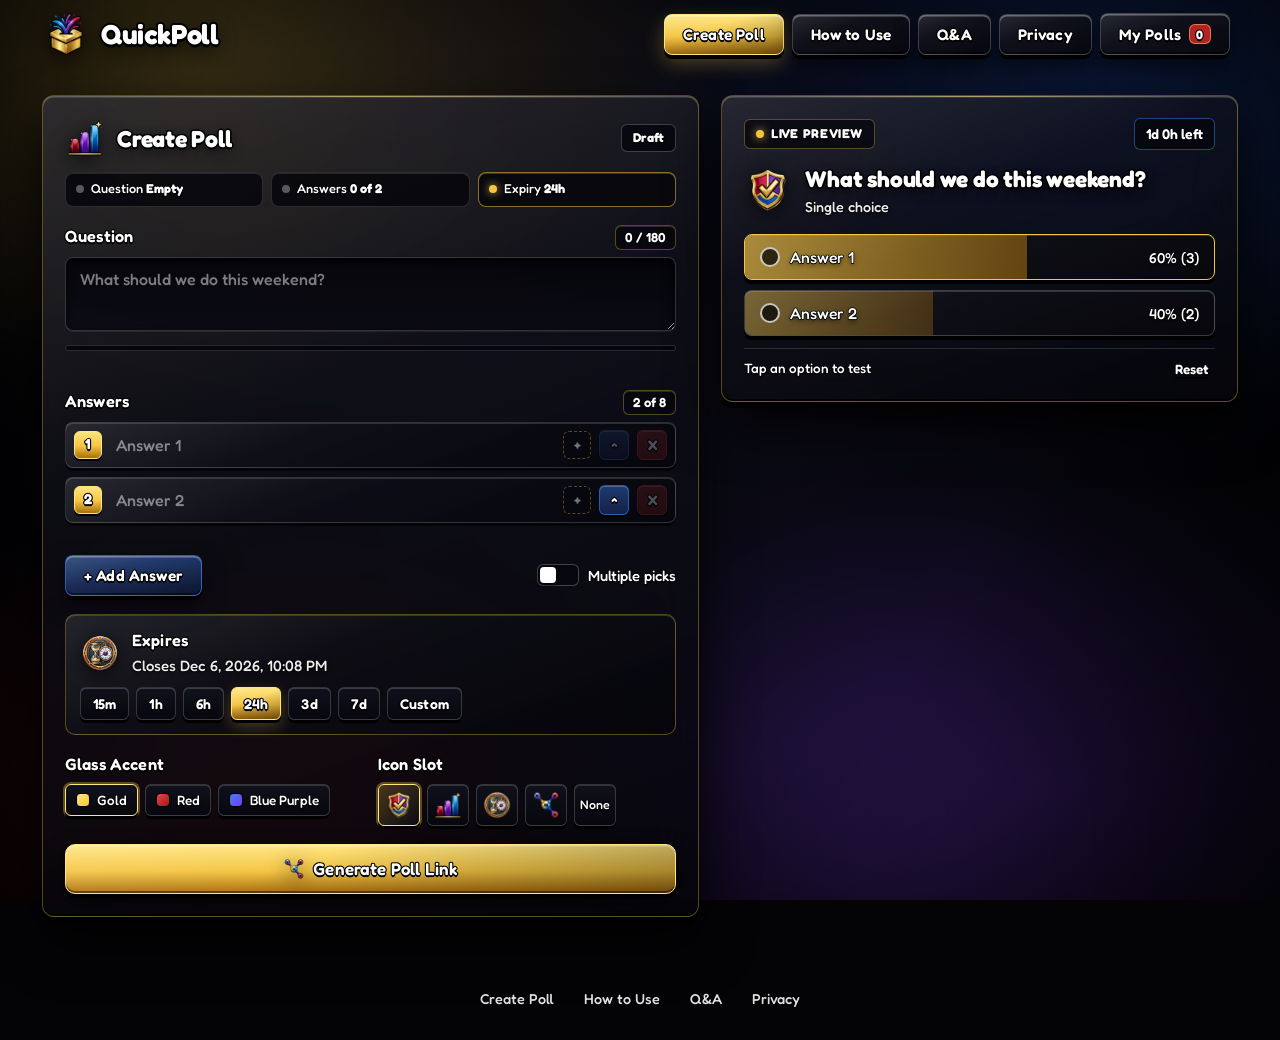
==== commit 721684e1: "Make header transparent with scroll separator, remove grid and sync badge, and clean copy Co-authore" ====
--- a/embed.html
+++ b/embed.html
@@ -10,7 +10,7 @@
   <link rel="preconnect" href="https://fonts.googleapis.com" />
   <link rel="preconnect" href="https://fonts.gstatic.com" crossorigin />
   <link href="https://fonts.googleapis.com/css2?family=Fredoka:wght@400;500;600;700&display=swap" rel="stylesheet" />
-  <link rel="icon" type="image/png" href="[data-uri]" />
+  <link rel="icon" type="image/png" href="[data-uri]" />
   <style>
 /* ==========================================================================
    QuickPoll — Gold & Smoked Obsidian 3D Glassmorphism
@@ -154,7 +154,7 @@
 }
 
 /* ==========================================================================
-   Restrained Obsidian Backdrop (Lets 3D Glass Shine)
+   Rich Smoked Obsidian Backdrop (No Grid)
    ========================================================================== */
 
 .bg-aurora {
@@ -164,64 +164,60 @@
   overflow: hidden;
   pointer-events: none;
   background:
-    radial-gradient(circle at 14% 12%, rgba(245, 197, 66, 0.14), transparent 38%),
-    radial-gradient(circle at 86% 18%, rgba(37, 99, 235, 0.14), transparent 40%),
-    radial-gradient(circle at 76% 84%, rgba(124, 58, 237, 0.14), transparent 42%),
-    radial-gradient(circle at 18% 88%, rgba(220, 38, 38, 0.12), transparent 40%),
-    #040407;
+    radial-gradient(ellipse 68% 54% at 15% 8%, rgba(245, 197, 66, 0.16), transparent 62%),
+    radial-gradient(ellipse 64% 52% at 88% 12%, rgba(37, 99, 235, 0.18), transparent 64%),
+    radial-gradient(ellipse 68% 56% at 82% 88%, rgba(124, 58, 237, 0.18), transparent 64%),
+    radial-gradient(ellipse 62% 52% at 14% 90%, rgba(220, 38, 38, 0.15), transparent 62%),
+    radial-gradient(circle at 50% 42%, #0c0c18 0%, #05050a 56%, #020204 100%);
 }
 
 .aurora-orb {
   position: absolute;
   border-radius: 999px;
-  filter: blur(110px);
-  opacity: 0.28;
+  filter: blur(115px);
+  opacity: 0.3;
   animation: orbFloat 18s ease-in-out infinite alternate;
 }
 
 .orb-gold {
-  width: 420px;
-  height: 420px;
-  top: -140px;
-  left: -80px;
+  width: 460px;
+  height: 460px;
+  top: -150px;
+  left: -90px;
   background: radial-gradient(circle, #f5c542 0%, transparent 72%);
 }
 
 .orb-blue {
-  width: 420px;
-  height: 420px;
-  top: -100px;
-  right: -120px;
+  width: 460px;
+  height: 460px;
+  top: -110px;
+  right: -130px;
   background: radial-gradient(circle, #2563eb 0%, transparent 72%);
   animation-delay: -5s;
 }
 
 .orb-purple {
-  width: 460px;
-  height: 460px;
-  bottom: -160px;
-  right: 12%;
+  width: 500px;
+  height: 500px;
+  bottom: -170px;
+  right: 10%;
   background: radial-gradient(circle, #7c3aed 0%, transparent 72%);
   animation-delay: -9s;
 }
 
 .orb-red {
-  width: 400px;
-  height: 400px;
-  bottom: -140px;
-  left: 6%;
+  width: 430px;
+  height: 430px;
+  bottom: -150px;
+  left: 5%;
   background: radial-gradient(circle, #dc2626 0%, transparent 72%);
   animation-delay: -13s;
 }
 
-.bg-grid {
+.bg-vignette {
   position: absolute;
   inset: 0;
-  background-image:
-    linear-gradient(rgba(255, 255, 255, 0.025) 1px, transparent 1px),
-    linear-gradient(90deg, rgba(255, 255, 255, 0.025) 1px, transparent 1px);
-  background-size: 44px 44px;
-  mask-image: radial-gradient(ellipse at center, black 36%, transparent 90%);
+  background: radial-gradient(circle at 50% 45%, transparent 45%, rgba(0, 0, 0, 0.62) 100%);
 }
 
 @keyframes orbFloat {
@@ -230,21 +226,33 @@
 }
 
 /* ==========================================================================
-   3D Smoked Glass Header & Mobile/Tablet Hamburger Menu
+   Transparent Blending Header (Fades in Separator on Scroll)
    ========================================================================== */
 
 .site-header {
   position: sticky;
   top: 0;
   z-index: 40;
-  backdrop-filter: blur(26px) saturate(140%);
-  -webkit-backdrop-filter: blur(26px) saturate(140%);
-  background:
-    linear-gradient(180deg, rgba(255, 255, 255, 0.08) 0%, rgba(10, 10, 18, 0.86) 100%);
-  border-bottom: 1.5px solid var(--glass-rim);
+  background: transparent;
+  border-bottom: 1.5px solid transparent;
+  box-shadow: none;
+  backdrop-filter: blur(0px);
+  -webkit-backdrop-filter: blur(0px);
+  transition:
+    background 260ms ease,
+    border-color 260ms ease,
+    box-shadow 260ms ease,
+    backdrop-filter 260ms ease;
+}
+
+.site-header.is-scrolled {
+  backdrop-filter: blur(26px) saturate(145%);
+  -webkit-backdrop-filter: blur(26px) saturate(145%);
+  background: linear-gradient(180deg, rgba(16, 16, 28, 0.88) 0%, rgba(8, 8, 15, 0.82) 100%);
+  border-bottom-color: var(--glass-rim);
   box-shadow:
-    0 10px 28px rgba(0, 0, 0, 0.72),
-    inset 0 1px 0 rgba(255, 255, 255, 0.18);
+    0 12px 30px rgba(0, 0, 0, 0.72),
+    inset 0 -1px 0 rgba(255, 255, 255, 0.08);
 }
 
 .header-inner {
@@ -1855,22 +1863,22 @@
 </style>
 </head>
 <body class="theme-sovereign">
-  <!-- Subtle Smoked Glass Ambient Backdrop -->
+  <!-- Clean Luxury Obsidian Ambient Backdrop -->
   <div class="bg-aurora" aria-hidden="true">
     <div class="aurora-orb orb-gold"></div>
     <div class="aurora-orb orb-purple"></div>
     <div class="aurora-orb orb-blue"></div>
     <div class="aurora-orb orb-red"></div>
-    <div class="bg-grid"></div>
+    <div class="bg-vignette"></div>
   </div>
 
-  <!-- 3D Glass Header -->
-  <header class="site-header">
+  <!-- Transparent Blending Header (Separator fades in on scroll) -->
+  <header id="siteHeader" class="site-header">
     <div class="header-inner">
       <a href="#create" id="brandHomeLink" class="brand-lockup" aria-label="QuickPoll Home">
         <!-- ICON SLOT: Brand Logo (transparent PNG) -->
         <span class="icon-slot icon-slot-logo" data-icon-slot="logo">
-          <img src="[data-uri]" alt="QuickPoll Logo" class="slot-img" />
+          <img src="[data-uri]" alt="QuickPoll Logo" class="slot-img" />
         </span>
         <span class="brand-title stroke-display">QuickPoll</span>
       </a>
@@ -1897,24 +1905,15 @@
         <span class="icon-slot icon-slot-optional" data-icon-slot="custom-header" title="Custom icon slot">
           <!-- Add your own <img> or <svg> icon here -->
         </span>
-
-        <span id="syncModeBadge" class="status-pill stroke-subtle" title="Storage and sync mode">
-          <span class="pulse-dot"></span>
-          <span id="syncModeText">Ready</span>
-        </span>
       </nav>
 
-      <!-- Mobile & Tablet Controls -->
+      <!-- Mobile & Tablet Hamburger -->
       <div class="mobile-header-controls">
-        <span id="mobileSyncBadge" class="status-pill stroke-subtle" title="Storage and sync mode">
-          <span class="pulse-dot"></span>
-          <span id="mobileSyncText">Ready</span>
-        </span>
         <button
           type="button"
           id="hamburgerBtn"
           class="hamburger-btn"
-          aria-label="Open navigation menu"
+          aria-label="Open menu"
           aria-expanded="false"
           aria-controls="mobileNavDrawer"
         >
@@ -1930,7 +1929,7 @@
   <div id="mobileNavBackdrop" class="drawer-backdrop hidden" aria-hidden="true"></div>
   <aside id="mobileNavDrawer" class="mobile-drawer" aria-label="Mobile navigation" aria-hidden="true">
     <div class="drawer-head">
-      <span class="drawer-title stroke-heading">Pages</span>
+      <span class="drawer-title stroke-heading">Menu</span>
       <button type="button" id="closeDrawerBtn" class="btn btn-dark btn-sm stroke-btn" aria-label="Close menu">
         Close
       </button>
@@ -1969,10 +1968,10 @@
           <div class="card-header-row">
             <!-- ICON SLOT: Create Poll Icon -->
             <div class="icon-slot icon-slot-md" data-icon-slot="question">
-              <img src="[data-uri]" alt="Poll Icon" class="slot-img" />
+              <img src="[data-uri]" alt="Poll Icon" class="slot-img" />
             </div>
             <div class="header-title-block">
-              <h1 id="createHeading" class="card-title stroke-heading">Create a Poll</h1>
+              <h1 id="createHeading" class="card-title stroke-heading">Create Poll</h1>
             </div>
             <span id="overallReadinessBadge" class="readiness-chip stroke-subtle">Draft</span>
           </div>
@@ -1981,15 +1980,15 @@
           <div class="live-status-strip" aria-live="polite">
             <div id="statusChipQuestion" class="mini-status-chip">
               <span class="mini-dot"></span>
-              <span class="stroke-subtle">Question: <strong id="statusTextQuestion">Empty</strong></span>
+              <span class="stroke-subtle">Question <strong id="statusTextQuestion">Empty</strong></span>
             </div>
             <div id="statusChipAnswers" class="mini-status-chip">
               <span class="mini-dot"></span>
-              <span class="stroke-subtle">Answers: <strong id="statusTextAnswers">0 / 2</strong></span>
+              <span class="stroke-subtle">Answers <strong id="statusTextAnswers">0 of 2</strong></span>
             </div>
             <div id="statusChipExpiry" class="mini-status-chip is-ready">
               <span class="mini-dot"></span>
-              <span class="stroke-subtle">Expiry: <strong id="statusTextExpiry">24h</strong></span>
+              <span class="stroke-subtle">Expiry <strong id="statusTextExpiry">24h</strong></span>
             </div>
           </div>
 
@@ -2017,7 +2016,7 @@
           <div class="field-group">
             <div class="label-row">
               <label class="field-label stroke-label">Answers</label>
-              <span id="optionCountStatus" class="live-counter stroke-subtle">2 / 8</span>
+              <span id="optionCountStatus" class="live-counter stroke-subtle">2 of 8</span>
             </div>
 
             <div id="optionsList" class="options-builder-list"></div>
@@ -2041,7 +2040,7 @@
             <div class="card-header-row compact">
               <!-- ICON SLOT: Expiry Timer Icon -->
               <div class="icon-slot icon-slot-md" data-icon-slot="expiry">
-                <img src="[data-uri]" alt="Timer Icon" class="slot-img" />
+                <img src="[data-uri]" alt="Timer Icon" class="slot-img" />
               </div>
               <div>
                 <label class="field-label stroke-label">Expires</label>
@@ -2088,16 +2087,16 @@
               <span class="field-label stroke-label">Icon Slot</span>
               <div class="icon-picker-row" role="group" aria-label="Poll icon">
                 <button type="button" class="icon-pick-btn active" data-icon="assets/icon-vote.png" title="Vote Shield">
-                  <img src="[data-uri]" alt="Vote Shield" />
+                  <img src="[data-uri]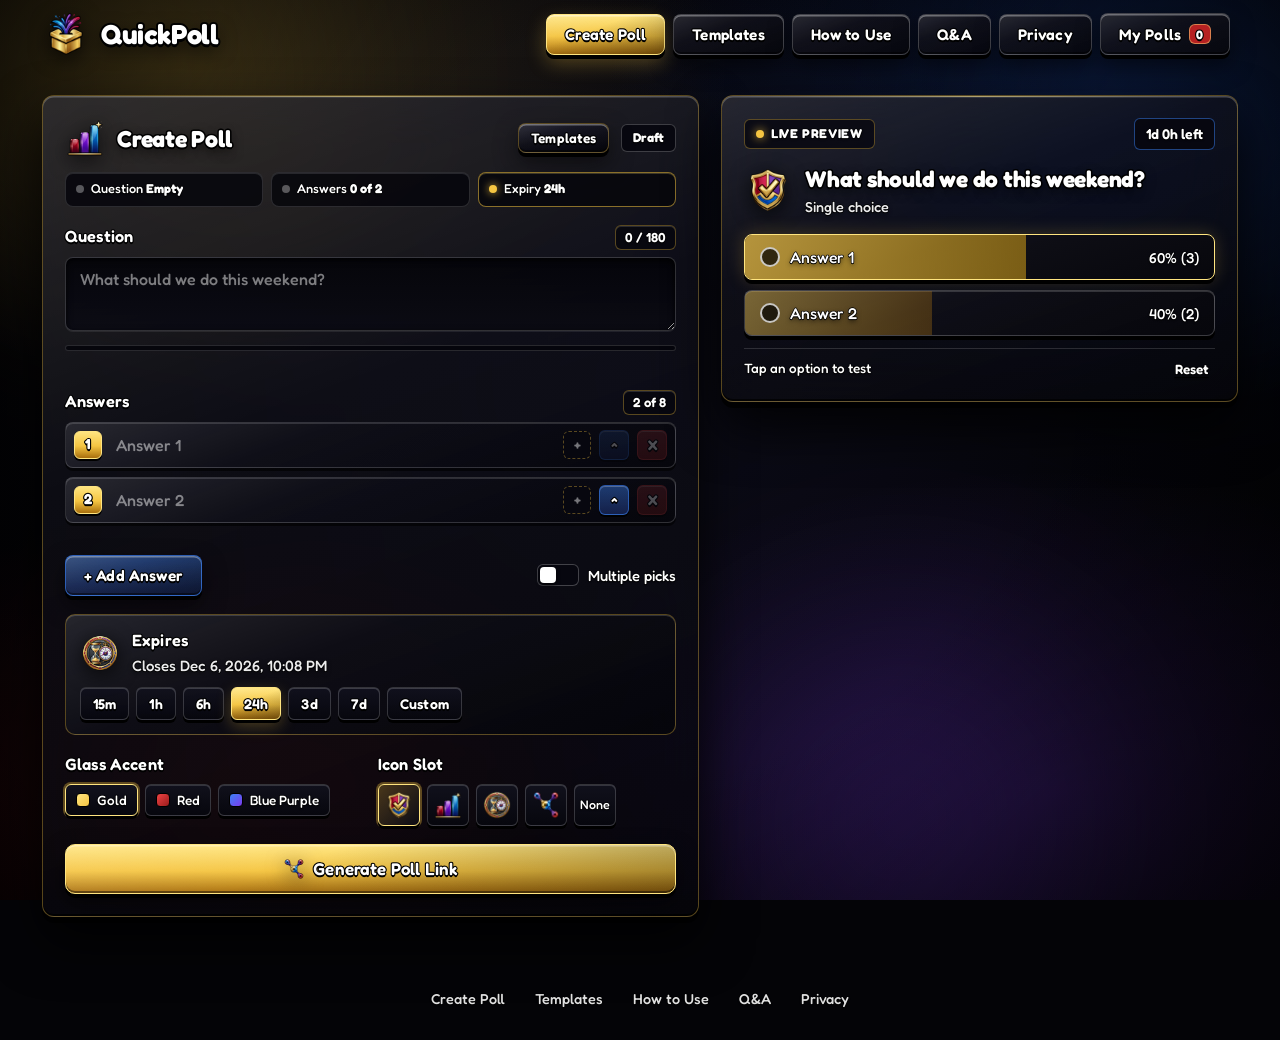
==== commit b5377994: "Add Poll Templates page, QR code sharing, real transparent social share icons, and 3D glass tilt Co-" ====
--- a/embed.html
+++ b/embed.html
@@ -4,13 +4,13 @@
   <meta charset="UTF-8" />
   <meta name="viewport" content="width=device-width, initial-scale=1.0" />
   <title>QuickPoll</title>
-  <meta name="description" content="Create polls with custom expiration timers and shareable links." />
+  <meta name="description" content="Create polls with custom expiration timers, QR codes, and shareable links." />
   <script async src="https://pagead2.googlesyndication.com/pagead/js/adsbygoogle.js?client=ca-pub-7516098019742511"
      crossorigin="anonymous"></script>
   <link rel="preconnect" href="https://fonts.googleapis.com" />
   <link rel="preconnect" href="https://fonts.gstatic.com" crossorigin />
   <link href="https://fonts.googleapis.com/css2?family=Fredoka:wght@400;500;600;700&display=swap" rel="stylesheet" />
-  <link rel="icon" type="image/png" href="[data-uri]" />
+  <link rel="icon" type="image/png" href="[data-uri]" />
   <style>
 /* ==========================================================================
    QuickPoll — Gold & Smoked Obsidian 3D Glassmorphism
@@ -674,7 +674,7 @@
   align-items: start;
 }
 
-/* 3D Smoked Glass Card */
+/* 3D Smoked Glass Card with Interactive Tilt & Specular Shine */
 .glass-card {
   position: relative;
   border-radius: var(--radius-xl);
@@ -686,6 +686,31 @@
   box-shadow: var(--shadow-3d-glass);
   backdrop-filter: blur(26px) saturate(140%);
   -webkit-backdrop-filter: blur(26px) saturate(140%);
+  transform-style: preserve-3d;
+  transform: perspective(1100px) rotateX(var(--rx, 0deg)) rotateY(var(--ry, 0deg));
+  transition: transform 240ms cubic-bezier(0.22, 1, 0.36, 1), border-color var(--transition-fast);
+}
+
+.glass-card::before {
+  content: '';
+  position: absolute;
+  inset: 0;
+  border-radius: inherit;
+  background: radial-gradient(
+    400px circle at var(--mx, 50%) var(--my, 18%),
+    rgba(255, 229, 128, 0.14),
+    rgba(59, 130, 246, 0.05) 36%,
+    transparent 65%
+  );
+  opacity: var(--shine-opacity, 0);
+  transition: opacity 240ms ease;
+  pointer-events: none;
+  z-index: 1;
+}
+
+.glass-card > * {
+  position: relative;
+  z-index: 2;
 }
 
 .glass-card::after {
@@ -695,6 +720,7 @@
   height: 1px;
   background: linear-gradient(90deg, transparent, rgba(255, 229, 128, 0.55), transparent);
   pointer-events: none;
+  z-index: 2;
 }
 
 .card-header-row {
@@ -730,6 +756,19 @@
   display: flex;
   flex-direction: column;
   gap: 18px;
+}
+
+.page-wide {
+  max-width: 1120px;
+  margin: 0 auto;
+  display: flex;
+  flex-direction: column;
+  gap: 18px;
+}
+
+.banner-text-grow {
+  flex: 1;
+  min-width: 180px;
 }
 
 .page-banner {
@@ -1367,7 +1406,10 @@
 }
 
 .vote-option-btn.leading {
-  border-color: var(--gold);
+  border-color: var(--gold-light);
+  box-shadow:
+    0 4px 0 #000000,
+    0 0 18px rgba(245, 197, 66, 0.22);
 }
 
 .vote-option-btn:disabled {
@@ -1384,9 +1426,13 @@
   pointer-events: none;
 }
 
+.vote-option-btn.leading .vote-bar-fill {
+  background: linear-gradient(90deg, rgba(245, 197, 66, 0.9), rgba(212, 160, 23, 0.72));
+}
+
 .vote-option-btn.selected .vote-bar-fill,
 .vote-option-btn.leading .vote-bar-fill {
-  opacity: 0.72;
+  opacity: 0.76;
 }
 
 .vote-option-inner {
@@ -1481,17 +1527,193 @@
 .share-url-box {
   display: flex;
   gap: 8px;
-  margin-bottom: 10px;
+  margin-bottom: 14px;
 }
 
 .url-input {
   font-size: 0.86rem;
 }
 
-.share-action-buttons {
+.qr-share-layout {
+  display: flex;
+  align-items: center;
+  gap: 14px;
+  padding: 12px;
+  border-radius: var(--radius-lg);
+  background: rgba(7, 7, 14, 0.86);
+  border: 1.5px solid rgba(245, 197, 66, 0.3);
+  box-shadow: inset 0 1px 0 rgba(255, 255, 255, 0.12);
+}
+
+.qr-glass-frame {
+  flex-shrink: 0;
+  padding: 8px;
+  border-radius: var(--radius-md);
+  background: #ffffff;
+  border: 2px solid var(--gold-light);
+  box-shadow: 0 6px 16px rgba(0, 0, 0, 0.65);
+  line-height: 0;
+}
+
+.qr-glass-frame canvas {
+  width: 126px;
+  height: 126px;
+  display: block;
+  image-rendering: pixelated;
+}
+
+.qr-share-side {
+  flex: 1;
+  min-width: 0;
+  display: flex;
+  flex-direction: column;
+  gap: 9px;
+}
+
+.qr-btn-stack {
+  display: flex;
+  flex-wrap: wrap;
+  gap: 7px;
+}
+
+.social-share-section {
+  margin-top: 14px;
+  padding-top: 12px;
+  border-top: 1px solid rgba(255, 255, 255, 0.14);
+}
+
+.social-share-label {
+  display: block;
+  font-size: 0.86rem;
+  font-weight: 600;
+  margin-bottom: 9px;
+}
+
+.social-share-grid {
   display: grid;
-  grid-template-columns: 1fr 1fr;
-  gap: 9px;
+  grid-template-columns: repeat(6, minmax(0, 1fr));
+  gap: 8px;
+}
+
+.social-icon-btn {
+  display: inline-flex;
+  align-items: center;
+  justify-content: center;
+  height: 44px;
+  padding: 8px;
+  border-radius: var(--radius-md);
+  border: 1.5px solid rgba(255, 255, 255, 0.18);
+  background:
+    var(--grad-glass-top),
+    rgba(12, 12, 22, 0.92);
+  box-shadow:
+    0 3px 0 #000000,
+    inset 0 1px 0 rgba(255, 255, 255, 0.18);
+  cursor: pointer;
+  transition: transform var(--transition-juicy), border-color var(--transition-fast), box-shadow var(--transition-fast);
+}
+
+.social-icon-btn img {
+  width: 24px;
+  height: 24px;
+  object-fit: contain;
+  display: block;
+  background: transparent;
+}
+
+.social-icon-btn:hover {
+  transform: translateY(-3px) scale(1.04);
+  border-color: var(--gold-light);
+  box-shadow: 0 5px 0 #000000, 0 8px 18px rgba(245, 197, 66, 0.25);
+}
+
+.social-icon-btn[data-social="whatsapp"]:hover { border-color: #25d366; box-shadow: 0 5px 0 #000000, 0 8px 18px rgba(37, 211, 102, 0.3); }
+.social-icon-btn[data-social="x"]:hover { border-color: #ffffff; box-shadow: 0 5px 0 #000000, 0 8px 18px rgba(255, 255, 255, 0.24); }
+.social-icon-btn[data-social="facebook"]:hover { border-color: #1877f2; box-shadow: 0 5px 0 #000000, 0 8px 18px rgba(24, 119, 242, 0.34); }
+.social-icon-btn[data-social="telegram"]:hover { border-color: #26a5e4; box-shadow: 0 5px 0 #000000, 0 8px 18px rgba(38, 165, 228, 0.32); }
+.social-icon-btn[data-social="reddit"]:hover { border-color: #ff4500; box-shadow: 0 5px 0 #000000, 0 8px 18px rgba(255, 69, 0, 0.32); }
+.social-icon-btn[data-social="discord"]:hover { border-color: #5865f2; box-shadow: 0 5px 0 #000000, 0 8px 18px rgba(88, 101, 242, 0.34); }
+
+.social-icon-btn:active {
+  transform: translateY(1px);
+  box-shadow: 0 1px 0 #000000;
+}
+
+.active-share-drawer {
+  margin-top: 16px;
+  animation: pageSpringIn 280ms cubic-bezier(0.34, 1.56, 0.64, 1);
+}
+
+/* ==========================================================================
+   Poll Templates Page
+   ========================================================================== */
+
+.templates-grid {
+  display: grid;
+  grid-template-columns: repeat(auto-fill, minmax(280px, 1fr));
+  gap: 16px;
+}
+
+.template-card {
+  display: flex;
+  flex-direction: column;
+  justify-content: space-between;
+  gap: 12px;
+  padding: 18px;
+}
+
+.template-card-head {
+  display: flex;
+  align-items: center;
+  justify-content: space-between;
+  gap: 10px;
+}
+
+.template-cat-badge {
+  display: inline-flex;
+  align-items: center;
+  gap: 6px;
+  padding: 4px 10px;
+  border-radius: var(--radius-sm);
+  background: rgba(8, 8, 16, 0.9);
+  border: 1.5px solid rgba(245, 197, 66, 0.35);
+  font-size: 0.78rem;
+  font-weight: 700;
+  text-transform: uppercase;
+}
+
+.template-question {
+  margin: 0;
+  font-size: 1.18rem;
+  line-height: 1.22;
+}
+
+.template-options-preview {
+  display: flex;
+  flex-wrap: wrap;
+  gap: 6px;
+}
+
+.template-option-chip {
+  padding: 4px 9px;
+  border-radius: var(--radius-sm);
+  background: rgba(8, 8, 16, 0.88);
+  border: 1px solid rgba(255, 255, 255, 0.16);
+  font-size: 0.82rem;
+}
+
+.template-card-footer {
+  display: flex;
+  align-items: center;
+  justify-content: space-between;
+  gap: 10px;
+  padding-top: 8px;
+  border-top: 1px solid rgba(255, 255, 255, 0.12);
+}
+
+.template-meta-text {
+  font-size: 0.82rem;
+  opacity: 0.88;
 }
 
 /* ==========================================================================
@@ -1858,6 +2080,25 @@
   .share-url-box {
     flex-direction: column;
   }
+
+  .qr-share-layout {
+    flex-direction: column;
+    text-align: center;
+  }
+
+  .qr-btn-stack {
+    justify-content: center;
+  }
+
+  .social-share-grid {
+    grid-template-columns: repeat(3, minmax(0, 1fr));
+  }
+}
+
+@media (prefers-reduced-motion: reduce) {
+  .glass-card {
+    transform: none !important;
+  }
 }
 
 </style>
@@ -1878,7 +2119,7 @@
       <a href="#create" id="brandHomeLink" class="brand-lockup" aria-label="QuickPoll Home">
         <!-- ICON SLOT: Brand Logo (transparent PNG) -->
         <span class="icon-slot icon-slot-logo" data-icon-slot="logo">
-          <img src="[data-uri]" alt="QuickPoll Logo" class="slot-img" />
+          <img src="[data-uri]" alt="QuickPoll Logo" class="slot-img" />
         </span>
         <span class="brand-title stroke-display">QuickPoll</span>
       </a>
@@ -1887,6 +2128,9 @@
       <nav class="header-actions desktop-nav" aria-label="Primary navigation">
         <button type="button" id="navCreateBtn" class="btn btn-nav stroke-btn active" data-page="create">
           Create Poll
+        </button>
+        <button type="button" id="navTemplatesBtn" class="btn btn-nav stroke-btn" data-page="templates">
+          Templates
         </button>
         <button type="button" id="navHowToBtn" class="btn btn-nav stroke-btn" data-page="how-to-use">
           How to Use
@@ -1938,6 +2182,9 @@
       <button type="button" class="btn btn-nav drawer-nav-btn stroke-btn active" data-page="create">
         Create Poll
       </button>
+      <button type="button" class="btn btn-nav drawer-nav-btn stroke-btn" data-page="templates">
+        Templates
+      </button>
       <button type="button" class="btn btn-nav drawer-nav-btn stroke-btn" data-page="how-to-use">
         How to Use
       </button>
@@ -1968,11 +2215,12 @@
           <div class="card-header-row">
             <!-- ICON SLOT: Create Poll Icon -->
             <div class="icon-slot icon-slot-md" data-icon-slot="question">
-              <img src="[data-uri]" alt="Poll Icon" class="slot-img" />
+              <img src="[data-uri]" alt="Poll Icon" class="slot-img" />
             </div>
             <div class="header-title-block">
               <h1 id="createHeading" class="card-title stroke-heading">Create Poll</h1>
             </div>
+            <button type="button" id="quickTemplatesLink" class="btn btn-dark btn-sm stroke-btn">Templates</button>
             <span id="overallReadinessBadge" class="readiness-chip stroke-subtle">Draft</span>
           </div>
 
@@ -2040,7 +2288,7 @@
             <div class="card-header-row compact">
               <!-- ICON SLOT: Expiry Timer Icon -->
               <div class="icon-slot icon-slot-md" data-icon-slot="expiry">
-                <img src="[data-uri]" alt="Timer Icon" class="slot-img" />
+                <img src="[data-uri]" alt="Timer Icon" class="slot-img" />
               </div>
               <div>
                 <label class="field-label stroke-label">Expires</label>
@@ -2087,16 +2335,16 @@
               <span class="field-label stroke-label">Icon Slot</span>
               <div class="icon-picker-row" role="group" aria-label="Poll icon">
                 <button type="button" class="icon-pick-btn active" data-icon="assets/icon-vote.png" title="Vote Shield">
-                  <img src="[data-uri]" alt="Vote Shield" />
+                  <img src="[data-uri]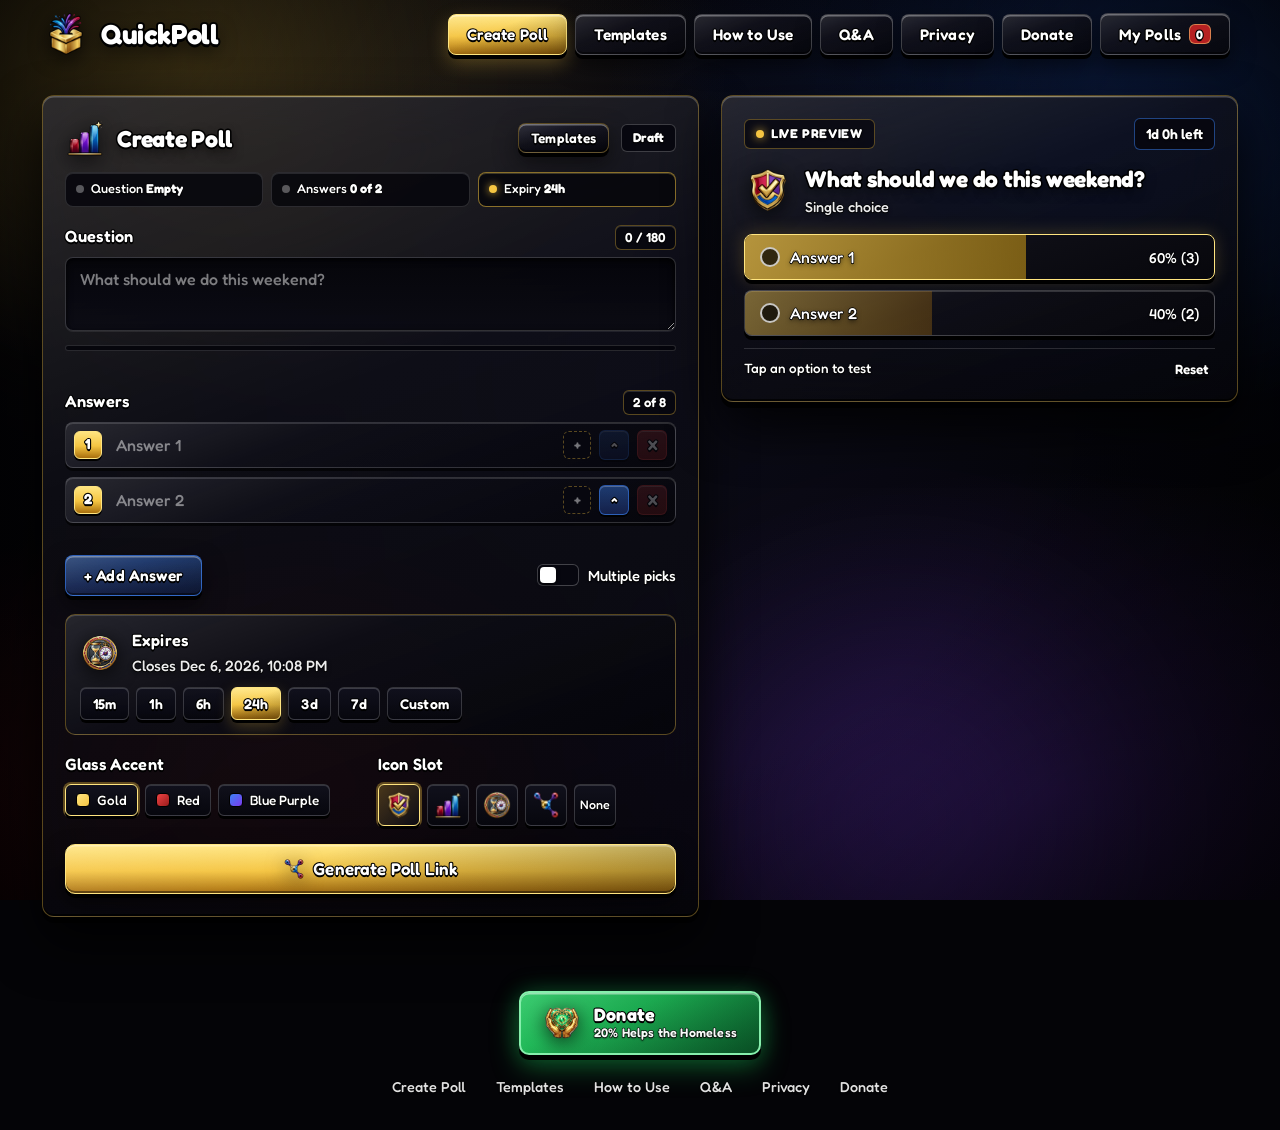
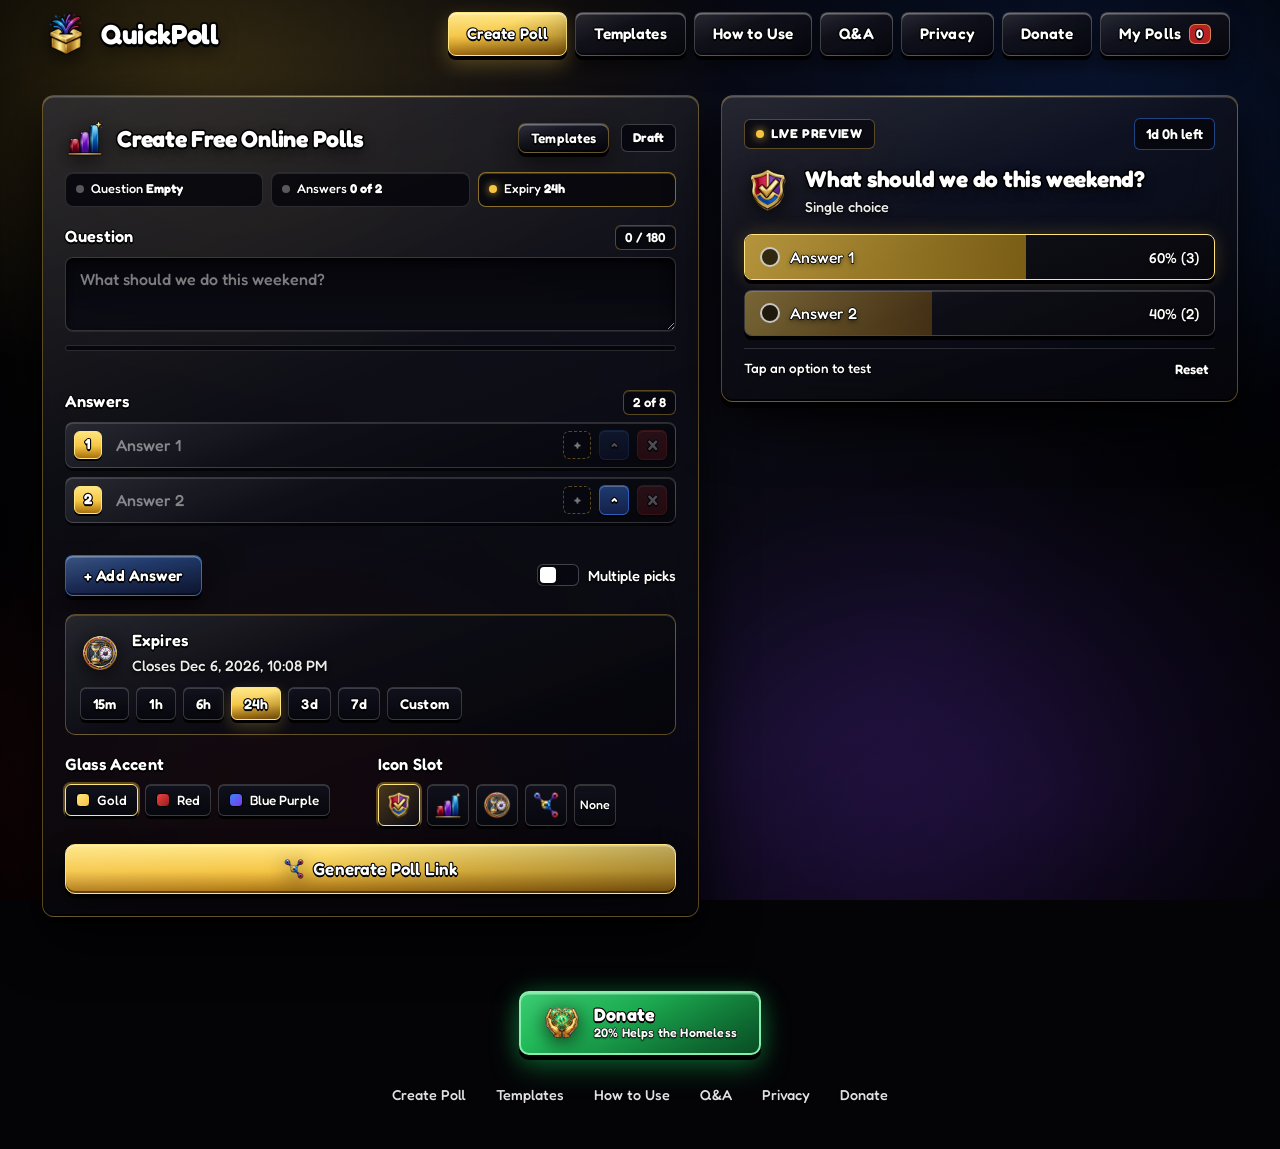
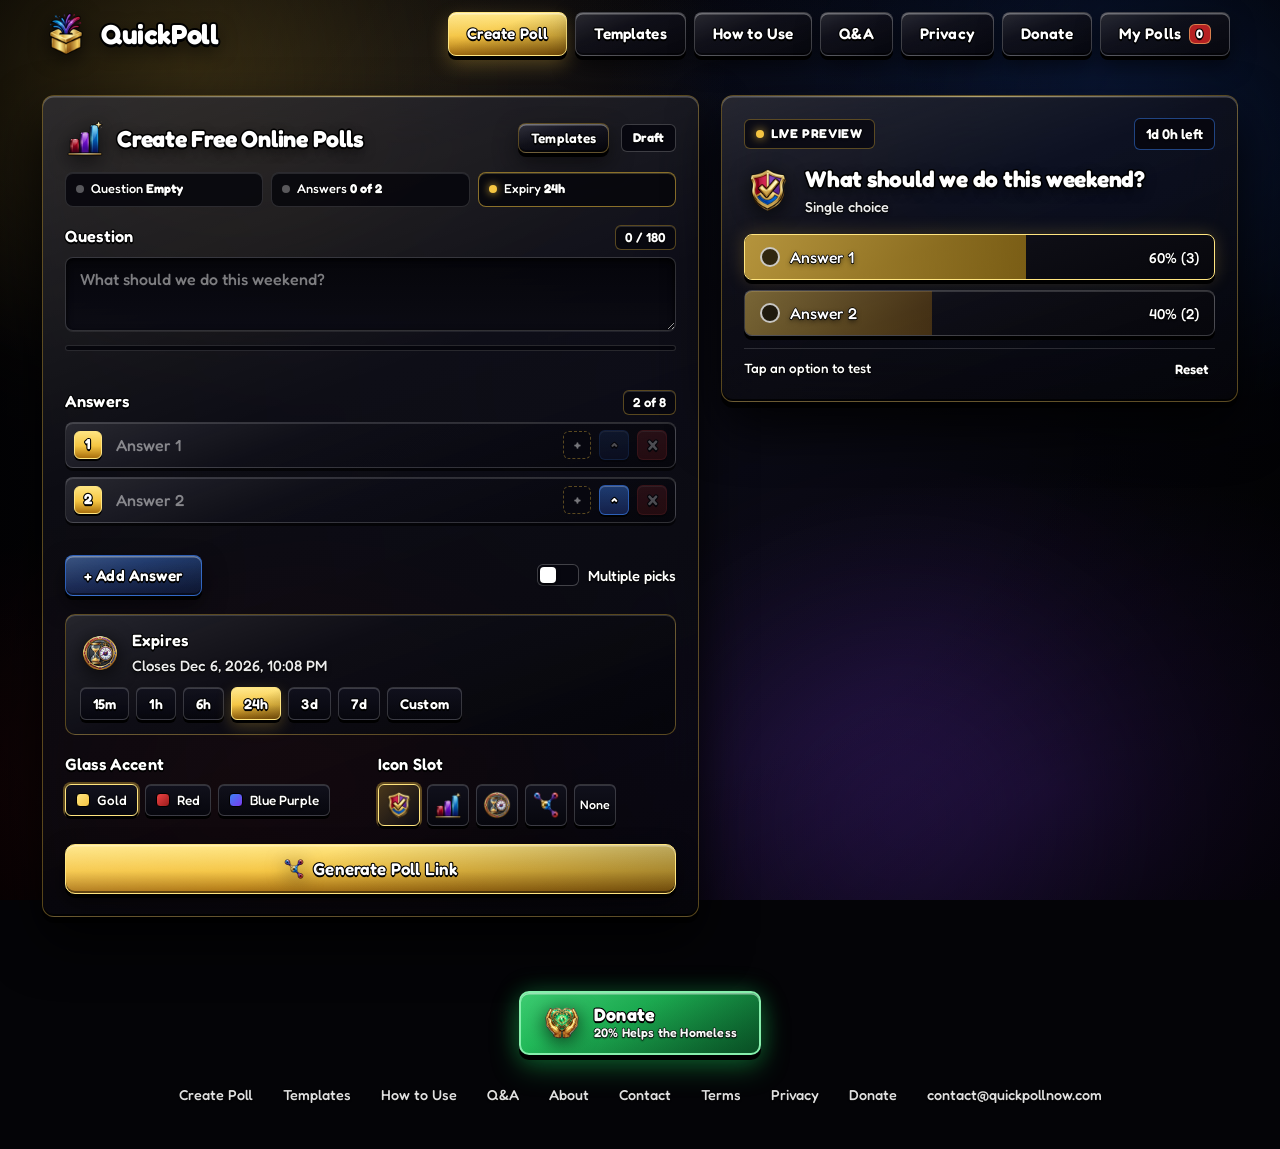
